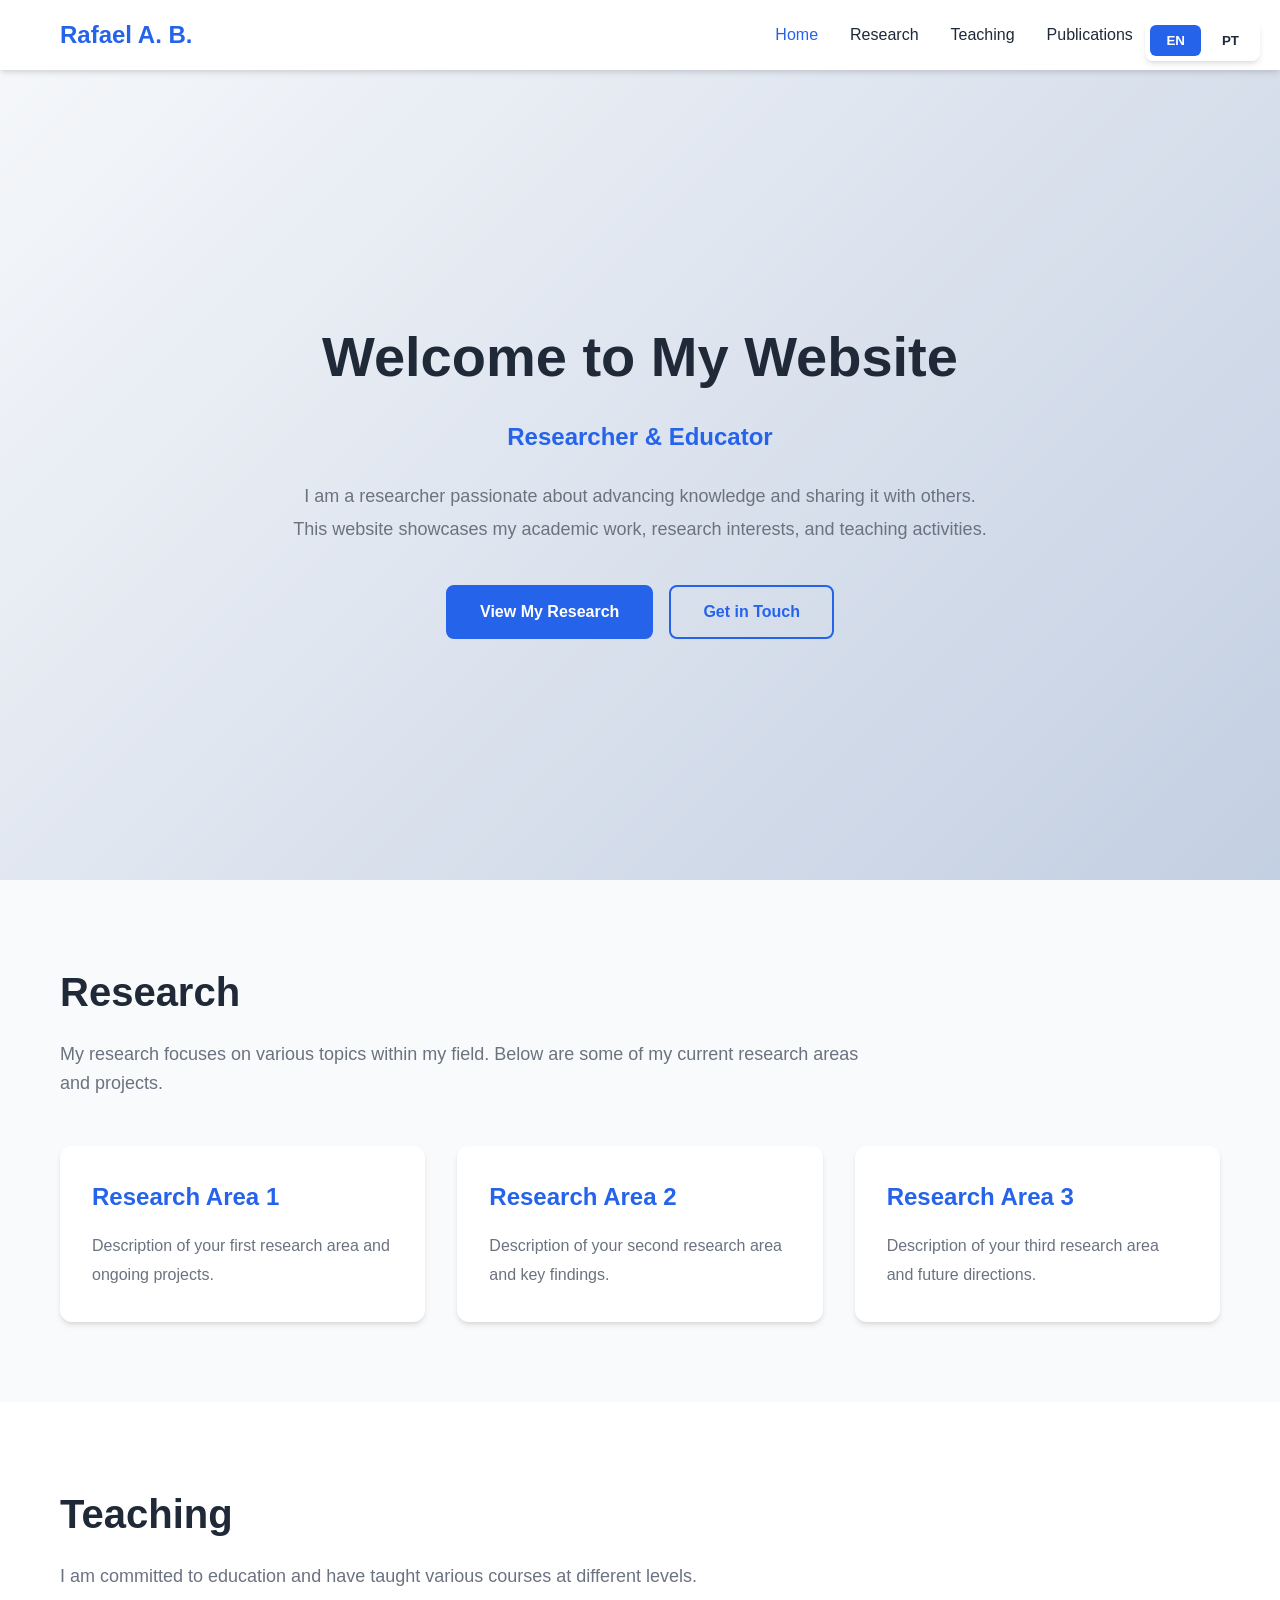
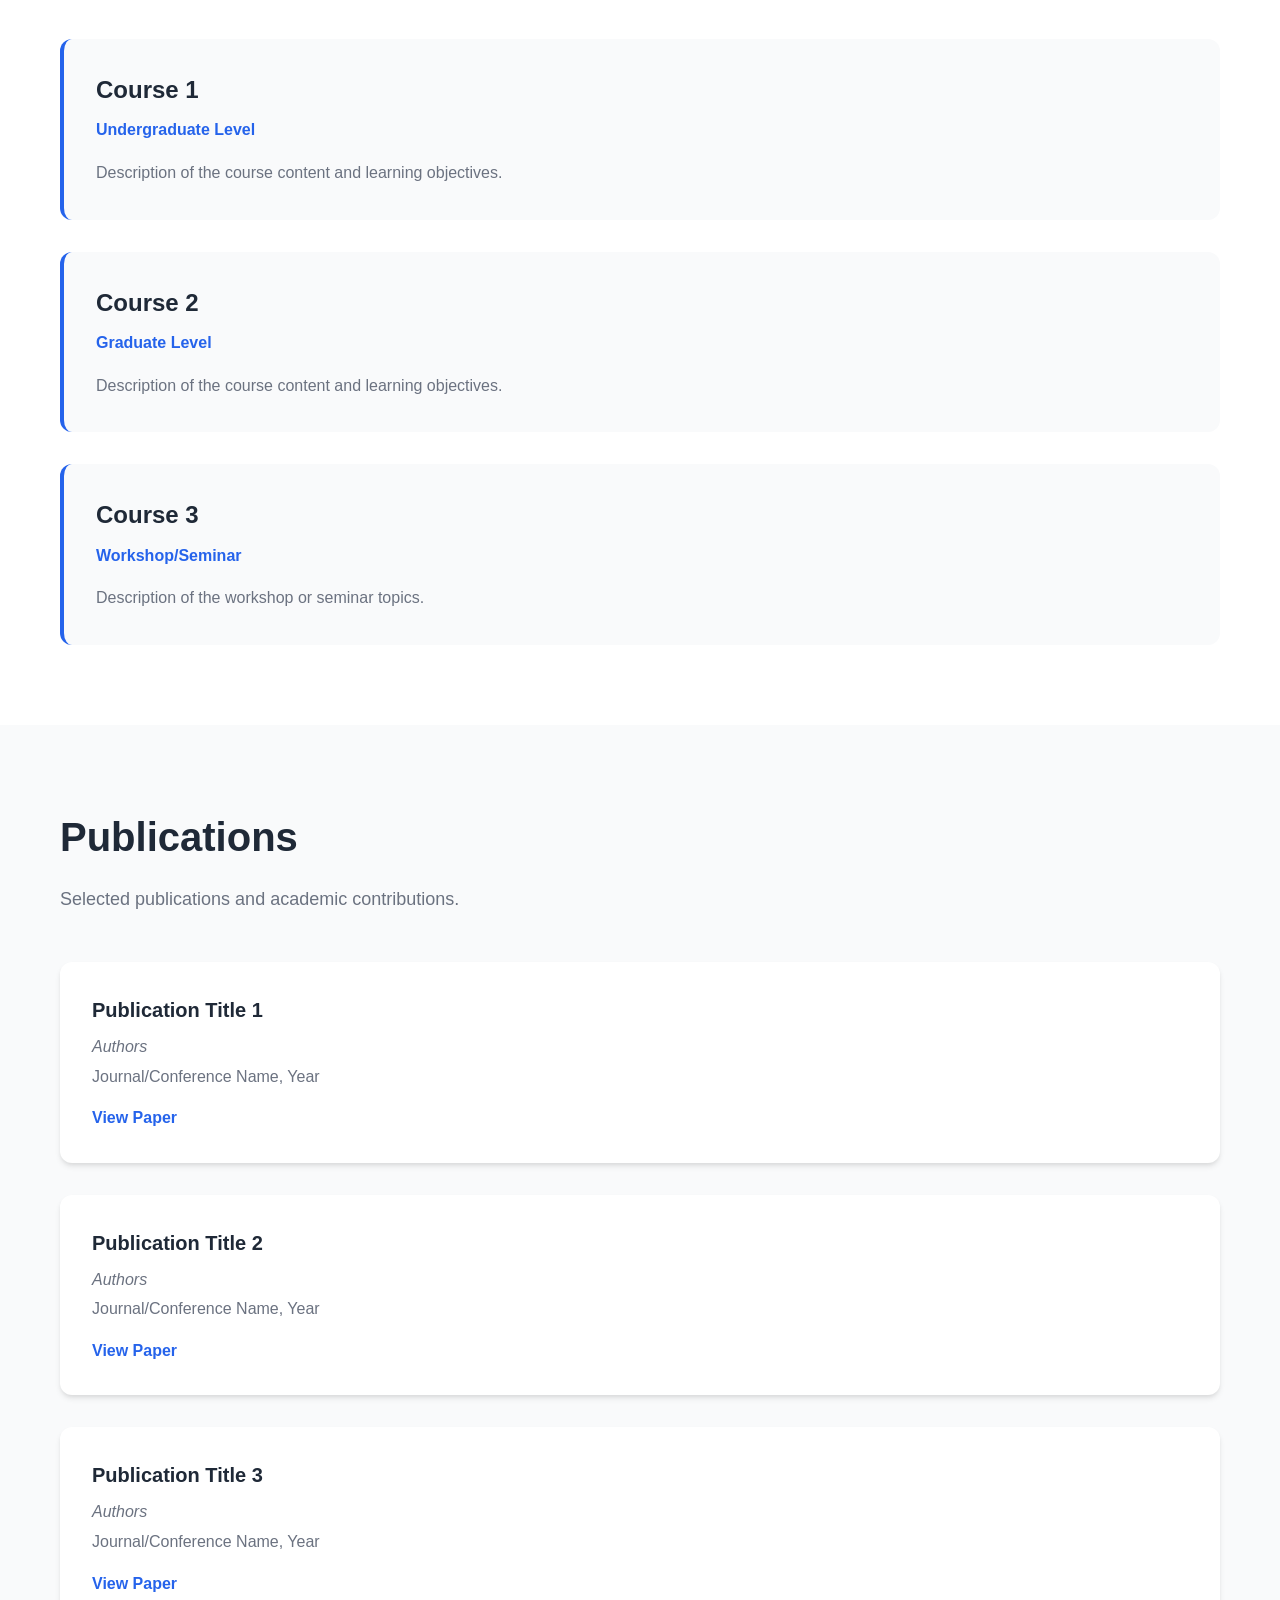
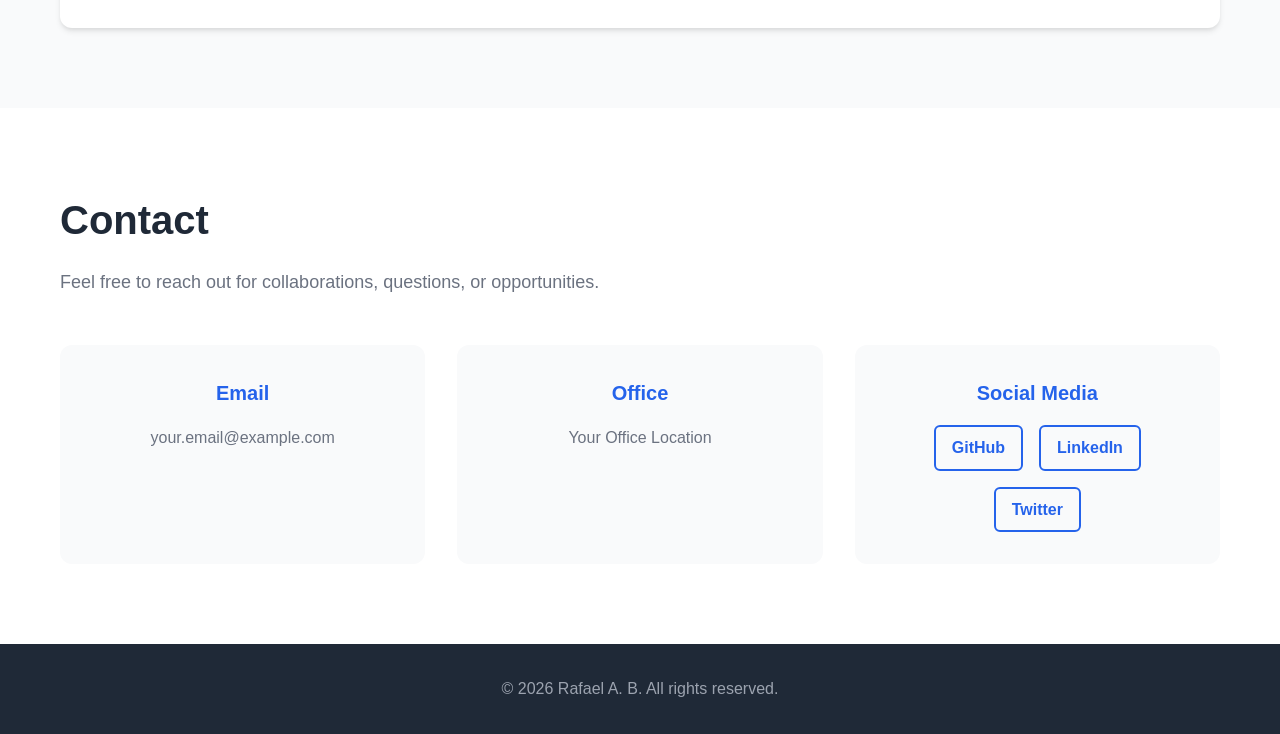
==== index.html @ 376c7d08 "Create multilingual personal website template" ====
<!DOCTYPE html>
<html lang="en">
<head>
    <meta charset="UTF-8">
    <meta name="viewport" content="width=device-width, initial-scale=1.0">
    <meta name="description" content="Personal website of Rafael A. B.">
    <title>Rafael A. B. | Personal Website</title>
    <link rel="stylesheet" href="styles.css">
</head>
<body>
    <!-- Language Switcher -->
    <div class="language-switcher">
        <button class="lang-btn active" data-lang="en">EN</button>
        <button class="lang-btn" data-lang="pt">PT</button>
    </div>

    <!-- Navigation -->
    <nav class="navbar">
        <div class="container">
            <div class="logo">
                <a href="#home" class="logo-link">Rafael A. B.</a>
            </div>
            <ul class="nav-menu">
                <li><a href="#home" class="nav-link" data-translate="nav_home">Home</a></li>
                <li><a href="#research" class="nav-link" data-translate="nav_research">Research</a></li>
                <li><a href="#teaching" class="nav-link" data-translate="nav_teaching">Teaching</a></li>
                <li><a href="#publications" class="nav-link" data-translate="nav_publications">Publications</a></li>
                <li><a href="#contact" class="nav-link" data-translate="nav_contact">Contact</a></li>
            </ul>
            <div class="hamburger">
                <span></span>
                <span></span>
                <span></span>
            </div>
        </div>
    </nav>

    <!-- Home Section -->
    <section id="home" class="section home-section">
        <div class="container">
            <div class="home-content">
                <h1 class="main-title" data-translate="home_title">Welcome to My Website</h1>
                <p class="subtitle" data-translate="home_subtitle">Researcher & Educator</p>
                <p class="description" data-translate="home_description">
                    I am a researcher passionate about advancing knowledge and sharing it with others. 
                    This website showcases my academic work, research interests, and teaching activities.
                </p>
                <div class="cta-buttons">
                    <a href="#research" class="btn btn-primary" data-translate="home_cta_research">View My Research</a>
                    <a href="#contact" class="btn btn-secondary" data-translate="home_cta_contact">Get in Touch</a>
                </div>
            </div>
        </div>
    </section>

    <!-- Research Section -->
    <section id="research" class="section research-section">
        <div class="container">
            <h2 class="section-title" data-translate="research_title">Research</h2>
            <p class="section-description" data-translate="research_description">
                My research focuses on various topics within my field. Below are some of my current research areas and projects.
            </p>
            
            <div class="research-grid">
                <div class="research-card">
                    <h3 data-translate="research_area1_title">Research Area 1</h3>
                    <p data-translate="research_area1_desc">Description of your first research area and ongoing projects.</p>
                </div>
                <div class="research-card">
                    <h3 data-translate="research_area2_title">Research Area 2</h3>
                    <p data-translate="research_area2_desc">Description of your second research area and key findings.</p>
                </div>
                <div class="research-card">
                    <h3 data-translate="research_area3_title">Research Area 3</h3>
                    <p data-translate="research_area3_desc">Description of your third research area and future directions.</p>
                </div>
            </div>
        </div>
    </section>

    <!-- Teaching Section -->
    <section id="teaching" class="section teaching-section">
        <div class="container">
            <h2 class="section-title" data-translate="teaching_title">Teaching</h2>
            <p class="section-description" data-translate="teaching_description">
                I am committed to education and have taught various courses at different levels.
            </p>
            
            <div class="teaching-list">
                <div class="teaching-item">
                    <h3 data-translate="teaching_course1_title">Course 1</h3>
                    <p class="course-level" data-translate="teaching_course1_level">Undergraduate Level</p>
                    <p data-translate="teaching_course1_desc">Description of the course content and learning objectives.</p>
                </div>
                <div class="teaching-item">
                    <h3 data-translate="teaching_course2_title">Course 2</h3>
                    <p class="course-level" data-translate="teaching_course2_level">Graduate Level</p>
                    <p data-translate="teaching_course2_desc">Description of the course content and learning objectives.</p>
                </div>
                <div class="teaching-item">
                    <h3 data-translate="teaching_course3_title">Course 3</h3>
                    <p class="course-level" data-translate="teaching_course3_level">Workshop/Seminar</p>
                    <p data-translate="teaching_course3_desc">Description of the workshop or seminar topics.</p>
                </div>
            </div>
        </div>
    </section>

    <!-- Publications Section -->
    <section id="publications" class="section publications-section">
        <div class="container">
            <h2 class="section-title" data-translate="publications_title">Publications</h2>
            <p class="section-description" data-translate="publications_description">
                Selected publications and academic contributions.
            </p>
            
            <div class="publications-list">
                <div class="publication-item">
                    <h3 data-translate="publication1_title">Publication Title 1</h3>
                    <p class="publication-authors" data-translate="publication1_authors">Authors</p>
                    <p class="publication-venue" data-translate="publication1_venue">Journal/Conference Name, Year</p>
                    <a href="#" class="publication-link" data-translate="publication_link">View Paper</a>
                </div>
                <div class="publication-item">
                    <h3 data-translate="publication2_title">Publication Title 2</h3>
                    <p class="publication-authors" data-translate="publication2_authors">Authors</p>
                    <p class="publication-venue" data-translate="publication2_venue">Journal/Conference Name, Year</p>
                    <a href="#" class="publication-link" data-translate="publication_link">View Paper</a>
                </div>
                <div class="publication-item">
                    <h3 data-translate="publication3_title">Publication Title 3</h3>
                    <p class="publication-authors" data-translate="publication3_authors">Authors</p>
                    <p class="publication-venue" data-translate="publication3_venue">Journal/Conference Name, Year</p>
                    <a href="#" class="publication-link" data-translate="publication_link">View Paper</a>
                </div>
            </div>
        </div>
    </section>

    <!-- Contact Section -->
    <section id="contact" class="section contact-section">
        <div class="container">
            <h2 class="section-title" data-translate="contact_title">Contact</h2>
            <p class="section-description" data-translate="contact_description">
                Feel free to reach out for collaborations, questions, or opportunities.
            </p>
            
            <div class="contact-info">
                <div class="contact-item">
                    <h3 data-translate="contact_email">Email</h3>
                    <p>your.email@example.com</p>
                </div>
                <div class="contact-item">
                    <h3 data-translate="contact_office">Office</h3>
                    <p data-translate="contact_office_location">Your Office Location</p>
                </div>
                <div class="contact-item">
                    <h3 data-translate="contact_social">Social Media</h3>
                    <div class="social-links">
                        <a href="#" class="social-link">GitHub</a>
                        <a href="#" class="social-link">LinkedIn</a>
                        <a href="#" class="social-link">Twitter</a>
                    </div>
                </div>
            </div>
        </div>
    </section>

    <!-- Footer -->
    <footer class="footer">
        <div class="container">
            <p>&copy; <span id="year"></span> Rafael A. B. <span data-translate="footer_rights">All rights reserved.</span></p>
        </div>
    </footer>

    <script src="script.js"></script>
</body>
</html>
---- styles.css ----
/* Reset and Base Styles */
* {
    margin: 0;
    padding: 0;
    box-sizing: border-box;
}

:root {
    --primary-color: #2563eb;
    --secondary-color: #1e40af;
    --text-color: #1f2937;
    --text-light: #6b7280;
    --bg-color: #ffffff;
    --bg-light: #f9fafb;
    --border-color: #e5e7eb;
    --shadow: 0 4px 6px -1px rgba(0, 0, 0, 0.1), 0 2px 4px -1px rgba(0, 0, 0, 0.06);
    --shadow-lg: 0 10px 15px -3px rgba(0, 0, 0, 0.1), 0 4px 6px -2px rgba(0, 0, 0, 0.05);
}

html {
    scroll-behavior: smooth;
}

body {
    font-family: -apple-system, BlinkMacSystemFont, 'Segoe UI', 'Roboto', 'Oxygen', 'Ubuntu', 'Cantarell', 'Fira Sans', 'Droid Sans', 'Helvetica Neue', sans-serif;
    line-height: 1.6;
    color: var(--text-color);
    background-color: var(--bg-color);
}

.container {
    max-width: 1200px;
    margin: 0 auto;
    padding: 0 20px;
}

/* Language Switcher */
.language-switcher {
    position: fixed;
    top: 20px;
    right: 20px;
    z-index: 1000;
    display: flex;
    gap: 5px;
    background: white;
    padding: 5px;
    border-radius: 8px;
    box-shadow: var(--shadow);
}

.lang-btn {
    padding: 8px 16px;
    border: none;
    background: transparent;
    color: var(--text-color);
    cursor: pointer;
    border-radius: 6px;
    font-weight: 600;
    transition: all 0.3s ease;
}

.lang-btn:hover {
    background: var(--bg-light);
}

.lang-btn.active {
    background: var(--primary-color);
    color: white;
}

/* Navigation */
.navbar {
    background: white;
    box-shadow: var(--shadow);
    position: sticky;
    top: 0;
    z-index: 999;
    padding: 1rem 0;
}

.navbar .container {
    display: flex;
    justify-content: space-between;
    align-items: center;
}

.logo-link {
    font-size: 1.5rem;
    font-weight: bold;
    color: var(--primary-color);
    text-decoration: none;
}

.nav-menu {
    display: flex;
    list-style: none;
    gap: 2rem;
}

.nav-link {
    color: var(--text-color);
    text-decoration: none;
    font-weight: 500;
    transition: color 0.3s ease;
}

.nav-link:hover {
    color: var(--primary-color);
}

.hamburger {
    display: none;
    flex-direction: column;
    cursor: pointer;
    gap: 4px;
}

.hamburger span {
    width: 25px;
    height: 3px;
    background: var(--text-color);
    border-radius: 3px;
    transition: all 0.3s ease;
}

/* Sections */
.section {
    padding: 80px 0;
}

.section-title {
    font-size: 2.5rem;
    margin-bottom: 1rem;
    color: var(--text-color);
}

.section-description {
    font-size: 1.125rem;
    color: var(--text-light);
    margin-bottom: 3rem;
    max-width: 800px;
}

/* Home Section */
.home-section {
    min-height: 90vh;
    display: flex;
    align-items: center;
    background: linear-gradient(135deg, #f5f7fa 0%, #c3cfe2 100%);
}

.home-content {
    text-align: center;
}

.main-title {
    font-size: 3.5rem;
    font-weight: bold;
    margin-bottom: 1rem;
    color: var(--text-color);
}

.subtitle {
    font-size: 1.5rem;
    color: var(--primary-color);
    font-weight: 600;
    margin-bottom: 1.5rem;
}

.description {
    font-size: 1.125rem;
    color: var(--text-light);
    max-width: 700px;
    margin: 0 auto 2.5rem;
    line-height: 1.8;
}

.cta-buttons {
    display: flex;
    gap: 1rem;
    justify-content: center;
    flex-wrap: wrap;
}

.btn {
    padding: 12px 32px;
    border-radius: 8px;
    text-decoration: none;
    font-weight: 600;
    transition: all 0.3s ease;
    display: inline-block;
}

.btn-primary {
    background: var(--primary-color);
    color: white;
    border: 2px solid var(--primary-color);
}

.btn-primary:hover {
    background: var(--secondary-color);
    border-color: var(--secondary-color);
    transform: translateY(-2px);
    box-shadow: var(--shadow-lg);
}

.btn-secondary {
    background: transparent;
    color: var(--primary-color);
    border: 2px solid var(--primary-color);
}

.btn-secondary:hover {
    background: var(--primary-color);
    color: white;
    transform: translateY(-2px);
    box-shadow: var(--shadow-lg);
}

/* Research Section */
.research-section {
    background: var(--bg-light);
}

.research-grid {
    display: grid;
    grid-template-columns: repeat(auto-fit, minmax(300px, 1fr));
    gap: 2rem;
}

.research-card {
    background: white;
    padding: 2rem;
    border-radius: 12px;
    box-shadow: var(--shadow);
    transition: transform 0.3s ease, box-shadow 0.3s ease;
}

.research-card:hover {
    transform: translateY(-5px);
    box-shadow: var(--shadow-lg);
}

.research-card h3 {
    color: var(--primary-color);
    margin-bottom: 1rem;
    font-size: 1.5rem;
}

.research-card p {
    color: var(--text-light);
    line-height: 1.8;
}

/* Teaching Section */
.teaching-section {
    background: white;
}

.teaching-list {
    display: flex;
    flex-direction: column;
    gap: 2rem;
}

.teaching-item {
    background: var(--bg-light);
    padding: 2rem;
    border-radius: 12px;
    border-left: 4px solid var(--primary-color);
    transition: all 0.3s ease;
}

.teaching-item:hover {
    box-shadow: var(--shadow-lg);
    transform: translateX(5px);
}

.teaching-item h3 {
    color: var(--text-color);
    margin-bottom: 0.5rem;
    font-size: 1.5rem;
}

.course-level {
    color: var(--primary-color);
    font-weight: 600;
    margin-bottom: 1rem;
}

.teaching-item p:last-child {
    color: var(--text-light);
    line-height: 1.8;
}

/* Publications Section */
.publications-section {
    background: var(--bg-light);
}

.publications-list {
    display: flex;
    flex-direction: column;
    gap: 2rem;
}

.publication-item {
    background: white;
    padding: 2rem;
    border-radius: 12px;
    box-shadow: var(--shadow);
    transition: all 0.3s ease;
}

.publication-item:hover {
    box-shadow: var(--shadow-lg);
}

.publication-item h3 {
    color: var(--text-color);
    margin-bottom: 0.5rem;
    font-size: 1.25rem;
}

.publication-authors {
    color: var(--text-light);
    font-style: italic;
    margin-bottom: 0.25rem;
}

.publication-venue {
    color: var(--text-light);
    margin-bottom: 1rem;
}

.publication-link {
    color: var(--primary-color);
    text-decoration: none;
    font-weight: 600;
}

.publication-link:hover {
    text-decoration: underline;
}

/* Contact Section */
.contact-section {
    background: white;
}

.contact-info {
    display: grid;
    grid-template-columns: repeat(auto-fit, minmax(250px, 1fr));
    gap: 2rem;
}

.contact-item {
    background: var(--bg-light);
    padding: 2rem;
    border-radius: 12px;
    text-align: center;
}

.contact-item h3 {
    color: var(--primary-color);
    margin-bottom: 1rem;
    font-size: 1.25rem;
}

.contact-item p {
    color: var(--text-light);
}

.social-links {
    display: flex;
    gap: 1rem;
    justify-content: center;
    flex-wrap: wrap;
}

.social-link {
    color: var(--primary-color);
    text-decoration: none;
    font-weight: 600;
    padding: 0.5rem 1rem;
    border: 2px solid var(--primary-color);
    border-radius: 6px;
    transition: all 0.3s ease;
}

.social-link:hover {
    background: var(--primary-color);
    color: white;
}

/* Footer */
.footer {
    background: var(--text-color);
    color: white;
    padding: 2rem 0;
    text-align: center;
}

.footer p {
    color: #9ca3af;
}

/* Responsive Design */
@media (max-width: 768px) {
    .hamburger {
        display: flex;
    }

    .nav-menu {
        position: fixed;
        left: -100%;
        top: 70px;
        flex-direction: column;
        background: white;
        width: 100%;
        text-align: center;
        transition: 0.3s;
        box-shadow: var(--shadow-lg);
        padding: 2rem 0;
    }

    .nav-menu.active {
        left: 0;
    }

    .main-title {
        font-size: 2.5rem;
    }

    .subtitle {
        font-size: 1.25rem;
    }

    .section-title {
        font-size: 2rem;
    }

    .cta-buttons {
        flex-direction: column;
        align-items: center;
    }

    .btn {
        width: 100%;
        max-width: 300px;
    }

    .language-switcher {
        top: 10px;
        right: 10px;
    }
}

@media (max-width: 480px) {
    .main-title {
        font-size: 2rem;
    }

    .section {
        padding: 60px 0;
    }
}
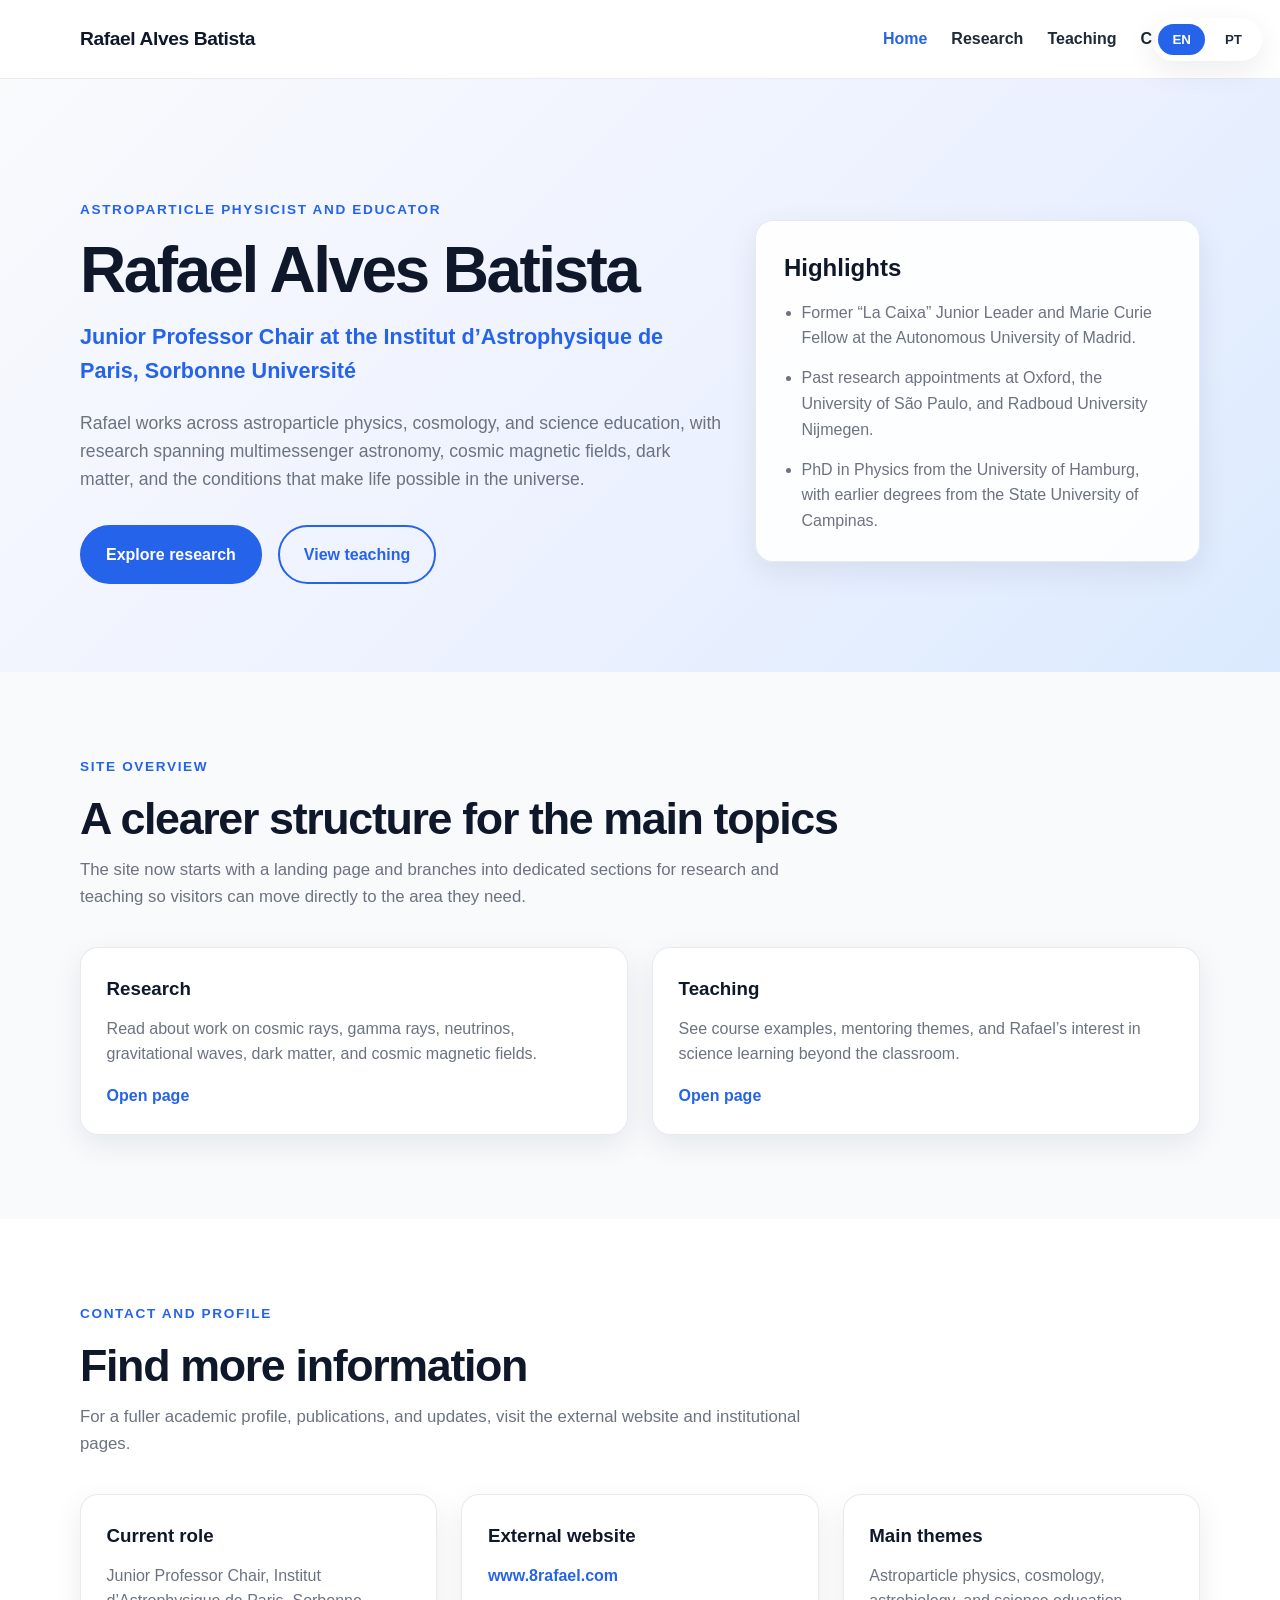
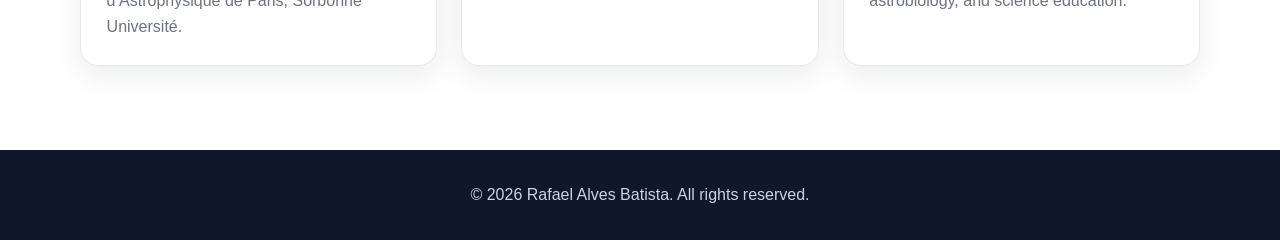
==== commit 5989f62d: "Restructure website into dedicated pages" ====
--- a/index.html
+++ b/index.html
@@ -3,31 +3,28 @@
 <head>
     <meta charset="UTF-8">
     <meta name="viewport" content="width=device-width, initial-scale=1.0">
-    <meta name="description" content="Personal website of Rafael A. B.">
-    <title>Rafael A. B. | Personal Website</title>
+    <meta name="description" content="Personal website of Rafael Alves Batista.">
+    <title>Rafael Alves Batista | Landing Page</title>
     <link rel="stylesheet" href="styles.css">
 </head>
-<body>
-    <!-- Language Switcher -->
+<body data-page="home">
     <div class="language-switcher">
         <button class="lang-btn active" data-lang="en">EN</button>
         <button class="lang-btn" data-lang="pt">PT</button>
     </div>
 
-    <!-- Navigation -->
     <nav class="navbar">
         <div class="container">
             <div class="logo">
-                <a href="#home" class="logo-link">Rafael A. B.</a>
+                <a href="index.html" class="logo-link">Rafael Alves Batista</a>
             </div>
             <ul class="nav-menu">
-                <li><a href="#home" class="nav-link" data-translate="nav_home">Home</a></li>
-                <li><a href="#research" class="nav-link" data-translate="nav_research">Research</a></li>
-                <li><a href="#teaching" class="nav-link" data-translate="nav_teaching">Teaching</a></li>
-                <li><a href="#publications" class="nav-link" data-translate="nav_publications">Publications</a></li>
+                <li><a href="index.html" class="nav-link" data-nav="home" data-translate="nav_home">Home</a></li>
+                <li><a href="research.html" class="nav-link" data-nav="research" data-translate="nav_research">Research</a></li>
+                <li><a href="teaching.html" class="nav-link" data-nav="teaching" data-translate="nav_teaching">Teaching</a></li>
                 <li><a href="#contact" class="nav-link" data-translate="nav_contact">Contact</a></li>
             </ul>
-            <div class="hamburger">
+            <div class="hamburger" aria-label="Toggle navigation" aria-expanded="false">
                 <span></span>
                 <span></span>
                 <span></span>
@@ -35,141 +32,80 @@
         </div>
     </nav>
 
-    <!-- Home Section -->
-    <section id="home" class="section home-section">
-        <div class="container">
-            <div class="home-content">
-                <h1 class="main-title" data-translate="home_title">Welcome to My Website</h1>
-                <p class="subtitle" data-translate="home_subtitle">Researcher & Educator</p>
-                <p class="description" data-translate="home_description">
-                    I am a researcher passionate about advancing knowledge and sharing it with others. 
-                    This website showcases my academic work, research interests, and teaching activities.
-                </p>
-                <div class="cta-buttons">
-                    <a href="#research" class="btn btn-primary" data-translate="home_cta_research">View My Research</a>
-                    <a href="#contact" class="btn btn-secondary" data-translate="home_cta_contact">Get in Touch</a>
+    <main>
+        <section class="hero hero-home">
+            <div class="container hero-layout">
+                <div class="hero-copy">
+                    <p class="eyebrow" data-translate="home_eyebrow">Astroparticle physicist and educator</p>
+                    <h1 class="main-title" data-translate="home_title">Rafael Alves Batista</h1>
+                    <p class="subtitle" data-translate="home_subtitle">Junior Professor Chair at the Institut d’Astrophysique de Paris, Sorbonne Université</p>
+                    <p class="description" data-translate="home_description">Rafael works across astroparticle physics, cosmology, and science education, with research spanning multimessenger astronomy, cosmic magnetic fields, dark matter, and the conditions that make life possible in the universe.</p>
+                    <div class="cta-buttons">
+                        <a href="research.html" class="btn btn-primary" data-translate="home_cta_research">Explore research</a>
+                        <a href="teaching.html" class="btn btn-secondary" data-translate="home_cta_teaching">View teaching</a>
+                    </div>
+                </div>
+                <aside class="highlight-panel">
+                    <h2 data-translate="highlights_title">Highlights</h2>
+                    <ul class="highlight-list">
+                        <li data-translate="highlight_1">Former “La Caixa” Junior Leader and Marie Curie Fellow at the Autonomous University of Madrid.</li>
+                        <li data-translate="highlight_2">Past research appointments at Oxford, the University of São Paulo, and Radboud University Nijmegen.</li>
+                        <li data-translate="highlight_3">PhD in Physics from the University of Hamburg, with earlier degrees from the State University of Campinas.</li>
+                    </ul>
+                </aside>
+            </div>
+        </section>
+
+        <section class="section section-alt">
+            <div class="container">
+                <div class="section-header">
+                    <p class="eyebrow" data-translate="overview_eyebrow">Site overview</p>
+                    <h2 class="section-title" data-translate="overview_title">A clearer structure for the main topics</h2>
+                    <p class="section-description" data-translate="overview_description">The site now starts with a landing page and branches into dedicated sections for research and teaching so visitors can move directly to the area they need.</p>
+                </div>
+                <div class="link-card-grid">
+                    <a class="link-card" href="research.html">
+                        <h3 data-translate="overview_card_research_title">Research</h3>
+                        <p data-translate="overview_card_research_desc">Read about work on cosmic rays, gamma rays, neutrinos, gravitational waves, dark matter, and cosmic magnetic fields.</p>
+                        <span class="link-card-action" data-translate="overview_card_action">Open page</span>
+                    </a>
+                    <a class="link-card" href="teaching.html">
+                        <h3 data-translate="overview_card_teaching_title">Teaching</h3>
+                        <p data-translate="overview_card_teaching_desc">See course examples, mentoring themes, and Rafael’s interest in science learning beyond the classroom.</p>
+                        <span class="link-card-action" data-translate="overview_card_action">Open page</span>
+                    </a>
                 </div>
             </div>
-        </div>
-    </section>
+        </section>
 
-    <!-- Research Section -->
-    <section id="research" class="section research-section">
-        <div class="container">
-            <h2 class="section-title" data-translate="research_title">Research</h2>
-            <p class="section-description" data-translate="research_description">
-                My research focuses on various topics within my field. Below are some of my current research areas and projects.
-            </p>
-            
-            <div class="research-grid">
-                <div class="research-card">
-                    <h3 data-translate="research_area1_title">Research Area 1</h3>
-                    <p data-translate="research_area1_desc">Description of your first research area and ongoing projects.</p>
+        <section id="contact" class="section">
+            <div class="container">
+                <div class="section-header">
+                    <p class="eyebrow" data-translate="contact_eyebrow">Contact and profile</p>
+                    <h2 class="section-title" data-translate="contact_title">Find more information</h2>
+                    <p class="section-description" data-translate="contact_description">For a fuller academic profile, publications, and updates, visit the external website and institutional pages.</p>
                 </div>
-                <div class="research-card">
-                    <h3 data-translate="research_area2_title">Research Area 2</h3>
-                    <p data-translate="research_area2_desc">Description of your second research area and key findings.</p>
-                </div>
-                <div class="research-card">
-                    <h3 data-translate="research_area3_title">Research Area 3</h3>
-                    <p data-translate="research_area3_desc">Description of your third research area and future directions.</p>
-                </div>
-            </div>
-        </div>
-    </section>
-
-    <!-- Teaching Section -->
-    <section id="teaching" class="section teaching-section">
-        <div class="container">
-            <h2 class="section-title" data-translate="teaching_title">Teaching</h2>
-            <p class="section-description" data-translate="teaching_description">
-                I am committed to education and have taught various courses at different levels.
-            </p>
-            
-            <div class="teaching-list">
-                <div class="teaching-item">
-                    <h3 data-translate="teaching_course1_title">Course 1</h3>
-                    <p class="course-level" data-translate="teaching_course1_level">Undergraduate Level</p>
-                    <p data-translate="teaching_course1_desc">Description of the course content and learning objectives.</p>
-                </div>
-                <div class="teaching-item">
-                    <h3 data-translate="teaching_course2_title">Course 2</h3>
-                    <p class="course-level" data-translate="teaching_course2_level">Graduate Level</p>
-                    <p data-translate="teaching_course2_desc">Description of the course content and learning objectives.</p>
-                </div>
-                <div class="teaching-item">
-                    <h3 data-translate="teaching_course3_title">Course 3</h3>
-                    <p class="course-level" data-translate="teaching_course3_level">Workshop/Seminar</p>
-                    <p data-translate="teaching_course3_desc">Description of the workshop or seminar topics.</p>
-                </div>
-            </div>
-        </div>
-    </section>
-
-    <!-- Publications Section -->
-    <section id="publications" class="section publications-section">
-        <div class="container">
-            <h2 class="section-title" data-translate="publications_title">Publications</h2>
-            <p class="section-description" data-translate="publications_description">
-                Selected publications and academic contributions.
-            </p>
-            
-            <div class="publications-list">
-                <div class="publication-item">
-                    <h3 data-translate="publication1_title">Publication Title 1</h3>
-                    <p class="publication-authors" data-translate="publication1_authors">Authors</p>
-                    <p class="publication-venue" data-translate="publication1_venue">Journal/Conference Name, Year</p>
-                    <a href="#" class="publication-link" data-translate="publication_link">View Paper</a>
-                </div>
-                <div class="publication-item">
-                    <h3 data-translate="publication2_title">Publication Title 2</h3>
-                    <p class="publication-authors" data-translate="publication2_authors">Authors</p>
-                    <p class="publication-venue" data-translate="publication2_venue">Journal/Conference Name, Year</p>
-                    <a href="#" class="publication-link" data-translate="publication_link">View Paper</a>
-                </div>
-                <div class="publication-item">
-                    <h3 data-translate="publication3_title">Publication Title 3</h3>
-                    <p class="publication-authors" data-translate="publication3_authors">Authors</p>
-                    <p class="publication-venue" data-translate="publication3_venue">Journal/Conference Name, Year</p>
-                    <a href="#" class="publication-link" data-translate="publication_link">View Paper</a>
-                </div>
-            </div>
-        </div>
-    </section>
-
-    <!-- Contact Section -->
-    <section id="contact" class="section contact-section">
-        <div class="container">
-            <h2 class="section-title" data-translate="contact_title">Contact</h2>
-            <p class="section-description" data-translate="contact_description">
-                Feel free to reach out for collaborations, questions, or opportunities.
-            </p>
-            
-            <div class="contact-info">
-                <div class="contact-item">
-                    <h3 data-translate="contact_email">Email</h3>
-                    <p>your.email@example.com</p>
-                </div>
-                <div class="contact-item">
-                    <h3 data-translate="contact_office">Office</h3>
-                    <p data-translate="contact_office_location">Your Office Location</p>
-                </div>
-                <div class="contact-item">
-                    <h3 data-translate="contact_social">Social Media</h3>
-                    <div class="social-links">
-                        <a href="#" class="social-link">GitHub</a>
-                        <a href="#" class="social-link">LinkedIn</a>
-                        <a href="#" class="social-link">Twitter</a>
+                <div class="contact-grid">
+                    <div class="info-card">
+                        <h3 data-translate="contact_current_role_title">Current role</h3>
+                        <p data-translate="contact_current_role_desc">Junior Professor Chair, Institut d’Astrophysique de Paris, Sorbonne Université.</p>
+                    </div>
+                    <div class="info-card">
+                        <h3 data-translate="contact_external_title">External website</h3>
+                        <p><a href="https://www.8rafael.com/" class="inline-link">www.8rafael.com</a></p>
+                    </div>
+                    <div class="info-card">
+                        <h3 data-translate="contact_topics_title">Main themes</h3>
+                        <p data-translate="contact_topics_desc">Astroparticle physics, cosmology, astrobiology, and science education.</p>
                     </div>
                 </div>
             </div>
-        </div>
-    </section>
+        </section>
+    </main>
 
-    <!-- Footer -->
     <footer class="footer">
         <div class="container">
-            <p>&copy; <span id="year"></span> Rafael A. B. <span data-translate="footer_rights">All rights reserved.</span></p>
+            <p>&copy; <span id="year"></span> Rafael Alves Batista. <span data-translate="footer_rights">All rights reserved.</span></p>
         </div>
     </footer>
 
--- a/styles.css
+++ b/styles.css
@@ -1,467 +1,447 @@
-/* Reset and Base Styles */
+:root {
+    --primary-color: #2563eb;
+    --secondary-color: #1d4ed8;
+    --accent-color: #0f172a;
+    --text-color: #1f2937;
+    --text-light: #6b7280;
+    --bg-color: #ffffff;
+    --bg-light: #f8fafc;
+    --bg-alt: #eef2ff;
+    --border-color: #e5e7eb;
+    --shadow: 0 10px 30px rgba(15, 23, 42, 0.08);
+    --shadow-lg: 0 16px 40px rgba(15, 23, 42, 0.12);
+    --radius: 18px;
+}
+
 * {
     margin: 0;
     padding: 0;
     box-sizing: border-box;
 }
 
-:root {
-    --primary-color: #2563eb;
-    --secondary-color: #1e40af;
-    --text-color: #1f2937;
-    --text-light: #6b7280;
-    --bg-color: #ffffff;
-    --bg-light: #f9fafb;
-    --border-color: #e5e7eb;
-    --shadow: 0 4px 6px -1px rgba(0, 0, 0, 0.1), 0 2px 4px -1px rgba(0, 0, 0, 0.06);
-    --shadow-lg: 0 10px 15px -3px rgba(0, 0, 0, 0.1), 0 4px 6px -2px rgba(0, 0, 0, 0.05);
-}
-
 html {
     scroll-behavior: smooth;
 }
 
 body {
-    font-family: -apple-system, BlinkMacSystemFont, 'Segoe UI', 'Roboto', 'Oxygen', 'Ubuntu', 'Cantarell', 'Fira Sans', 'Droid Sans', 'Helvetica Neue', sans-serif;
+    font-family: -apple-system, BlinkMacSystemFont, 'Segoe UI', 'Roboto', 'Oxygen', 'Ubuntu', 'Cantarell', 'Helvetica Neue', sans-serif;
     line-height: 1.6;
     color: var(--text-color);
-    background-color: var(--bg-color);
+    background: var(--bg-color);
+}
+
+main {
+    min-height: calc(100vh - 180px);
 }
 
 .container {
-    max-width: 1200px;
+    width: min(1120px, calc(100% - 40px));
     margin: 0 auto;
-    padding: 0 20px;
-}
-
-/* Language Switcher */
+}
+
 .language-switcher {
     position: fixed;
-    top: 20px;
-    right: 20px;
-    z-index: 1000;
+    top: 18px;
+    right: 18px;
+    z-index: 1001;
     display: flex;
-    gap: 5px;
-    background: white;
-    padding: 5px;
-    border-radius: 8px;
+    gap: 6px;
+    padding: 6px;
+    border-radius: 999px;
+    background: rgba(255, 255, 255, 0.92);
+    backdrop-filter: blur(10px);
     box-shadow: var(--shadow);
 }
 
 .lang-btn {
-    padding: 8px 16px;
     border: none;
     background: transparent;
     color: var(--text-color);
+    padding: 8px 14px;
+    border-radius: 999px;
     cursor: pointer;
-    border-radius: 6px;
-    font-weight: 600;
-    transition: all 0.3s ease;
-}
-
-.lang-btn:hover {
+    font-weight: 700;
+    transition: background 0.2s ease, color 0.2s ease;
+}
+
+.lang-btn:hover,
+.lang-btn:focus-visible {
     background: var(--bg-light);
+    outline: none;
 }
 
 .lang-btn.active {
     background: var(--primary-color);
-    color: white;
-}
-
-/* Navigation */
+    color: #fff;
+}
+
 .navbar {
-    background: white;
-    box-shadow: var(--shadow);
     position: sticky;
     top: 0;
     z-index: 999;
-    padding: 1rem 0;
+    background: rgba(255, 255, 255, 0.95);
+    backdrop-filter: blur(10px);
+    border-bottom: 1px solid rgba(229, 231, 235, 0.8);
 }
 
 .navbar .container {
     display: flex;
+    align-items: center;
     justify-content: space-between;
+    min-height: 78px;
+}
+
+.logo-link {
+    color: var(--accent-color);
+    text-decoration: none;
+    font-weight: 800;
+    font-size: 1.2rem;
+    letter-spacing: -0.02em;
+}
+
+.nav-menu {
+    list-style: none;
+    display: flex;
     align-items: center;
-}
-
-.logo-link {
-    font-size: 1.5rem;
-    font-weight: bold;
-    color: var(--primary-color);
+    gap: 1.5rem;
+}
+
+.nav-link {
     text-decoration: none;
-}
-
-.nav-menu {
-    display: flex;
-    list-style: none;
-    gap: 2rem;
-}
-
-.nav-link {
     color: var(--text-color);
-    text-decoration: none;
-    font-weight: 500;
-    transition: color 0.3s ease;
-}
-
-.nav-link:hover {
+    font-weight: 600;
+    transition: color 0.2s ease;
+}
+
+.nav-link:hover,
+.nav-link[aria-current="page"] {
     color: var(--primary-color);
 }
 
 .hamburger {
     display: none;
     flex-direction: column;
+    gap: 5px;
     cursor: pointer;
-    gap: 4px;
 }
 
 .hamburger span {
-    width: 25px;
+    width: 24px;
     height: 3px;
-    background: var(--text-color);
-    border-radius: 3px;
-    transition: all 0.3s ease;
-}
-
-/* Sections */
-.section {
-    padding: 80px 0;
-}
-
-.section-title {
-    font-size: 2.5rem;
+    border-radius: 999px;
+    background: var(--accent-color);
+    transition: transform 0.2s ease, opacity 0.2s ease;
+}
+
+.hero {
+    padding: 120px 0 88px;
+    background: linear-gradient(135deg, #f8fafc 0%, #eef2ff 52%, #dbeafe 100%);
+}
+
+.hero-inner {
+    padding-bottom: 68px;
+}
+
+.hero-layout {
+    display: grid;
+    grid-template-columns: minmax(0, 1.3fr) minmax(280px, 0.9fr);
+    gap: 2rem;
+    align-items: center;
+}
+
+.hero-copy {
+    max-width: 760px;
+}
+
+.narrow-copy {
+    max-width: 760px;
+}
+
+.eyebrow {
+    font-size: 0.85rem;
+    letter-spacing: 0.12em;
+    text-transform: uppercase;
+    color: var(--primary-color);
+    font-weight: 800;
     margin-bottom: 1rem;
-    color: var(--text-color);
-}
-
-.section-description {
-    font-size: 1.125rem;
+}
+
+.main-title {
+    font-size: clamp(2.6rem, 5vw, 4.4rem);
+    line-height: 1.05;
+    letter-spacing: -0.04em;
+    color: var(--accent-color);
+    margin-bottom: 1rem;
+}
+
+.subtitle {
+    font-size: clamp(1.1rem, 2vw, 1.35rem);
+    font-weight: 600;
+    color: var(--primary-color);
+    margin-bottom: 1.25rem;
+}
+
+.description,
+.section-description,
+.timeline-item p,
+.feature-card p,
+.info-card p,
+.highlight-list li,
+.link-card p {
     color: var(--text-light);
-    margin-bottom: 3rem;
-    max-width: 800px;
-}
-
-/* Home Section */
-.home-section {
-    min-height: 90vh;
-    display: flex;
-    align-items: center;
-    background: linear-gradient(135deg, #f5f7fa 0%, #c3cfe2 100%);
-}
-
-.home-content {
-    text-align: center;
-}
-
-.main-title {
-    font-size: 3.5rem;
-    font-weight: bold;
-    margin-bottom: 1rem;
-    color: var(--text-color);
-}
-
-.subtitle {
-    font-size: 1.5rem;
-    color: var(--primary-color);
-    font-weight: 600;
-    margin-bottom: 1.5rem;
 }
 
 .description {
-    font-size: 1.125rem;
-    color: var(--text-light);
-    max-width: 700px;
-    margin: 0 auto 2.5rem;
-    line-height: 1.8;
+    font-size: 1.1rem;
+    max-width: 720px;
 }
 
 .cta-buttons {
     display: flex;
+    flex-wrap: wrap;
     gap: 1rem;
+    margin-top: 2rem;
+}
+
+.btn {
+    display: inline-flex;
+    align-items: center;
     justify-content: center;
-    flex-wrap: wrap;
-}
-
-.btn {
-    padding: 12px 32px;
-    border-radius: 8px;
     text-decoration: none;
-    font-weight: 600;
-    transition: all 0.3s ease;
-    display: inline-block;
+    font-weight: 700;
+    padding: 0.9rem 1.5rem;
+    border-radius: 999px;
+    border: 2px solid transparent;
+    transition: transform 0.2s ease, box-shadow 0.2s ease, background 0.2s ease, color 0.2s ease;
+}
+
+.btn:hover {
+    transform: translateY(-2px);
+    box-shadow: var(--shadow);
 }
 
 .btn-primary {
     background: var(--primary-color);
-    color: white;
-    border: 2px solid var(--primary-color);
+    border-color: var(--primary-color);
+    color: #fff;
 }
 
 .btn-primary:hover {
     background: var(--secondary-color);
     border-color: var(--secondary-color);
-    transform: translateY(-2px);
-    box-shadow: var(--shadow-lg);
 }
 
 .btn-secondary {
     background: transparent;
-    color: var(--primary-color);
-    border: 2px solid var(--primary-color);
+    border-color: var(--primary-color);
+    color: var(--primary-color);
 }
 
 .btn-secondary:hover {
     background: var(--primary-color);
-    color: white;
-    transform: translateY(-2px);
+    color: #fff;
+}
+
+.highlight-panel,
+.info-card,
+.feature-card,
+.timeline-item,
+.link-card {
+    background: rgba(255, 255, 255, 0.9);
+    border: 1px solid rgba(229, 231, 235, 0.9);
+    border-radius: var(--radius);
+    box-shadow: var(--shadow);
+}
+
+.highlight-panel {
+    padding: 1.75rem;
+}
+
+.highlight-panel h2,
+.feature-card h3,
+.timeline-item h3,
+.info-card h3,
+.link-card h3 {
+    color: var(--accent-color);
+    margin-bottom: 0.75rem;
+}
+
+.highlight-list {
+    padding-left: 1.1rem;
+    display: grid;
+    gap: 0.9rem;
+}
+
+.section {
+    padding: 84px 0;
+}
+
+.section-alt {
+    background: var(--bg-light);
+}
+
+.section-header {
+    margin-bottom: 2.25rem;
+}
+
+.section-title {
+    font-size: clamp(2rem, 4vw, 2.8rem);
+    line-height: 1.1;
+    letter-spacing: -0.03em;
+    color: var(--accent-color);
+    margin-bottom: 0.9rem;
+}
+
+.section-description {
+    max-width: 760px;
+    font-size: 1.05rem;
+}
+
+.section-description.compact {
+    margin-bottom: 0;
+}
+
+.link-card-grid,
+.feature-grid,
+.contact-grid {
+    display: grid;
+    gap: 1.5rem;
+}
+
+.link-card-grid {
+    grid-template-columns: repeat(auto-fit, minmax(260px, 1fr));
+}
+
+.feature-grid {
+    grid-template-columns: repeat(auto-fit, minmax(240px, 1fr));
+}
+
+.contact-grid {
+    grid-template-columns: repeat(auto-fit, minmax(220px, 1fr));
+}
+
+.link-card,
+.feature-card,
+.info-card,
+.timeline-item {
+    padding: 1.6rem;
+}
+
+.link-card {
+    text-decoration: none;
+    transition: transform 0.2s ease, box-shadow 0.2s ease;
+}
+
+.link-card:hover,
+.feature-card:hover,
+.timeline-item:hover,
+.info-card:hover {
+    transform: translateY(-4px);
     box-shadow: var(--shadow-lg);
 }
 
-/* Research Section */
-.research-section {
-    background: var(--bg-light);
-}
-
-.research-grid {
+.link-card-action {
+    display: inline-block;
+    margin-top: 1rem;
+    color: var(--primary-color);
+    font-weight: 700;
+}
+
+.timeline-list {
     display: grid;
-    grid-template-columns: repeat(auto-fit, minmax(300px, 1fr));
-    gap: 2rem;
-}
-
-.research-card {
-    background: white;
-    padding: 2rem;
-    border-radius: 12px;
-    box-shadow: var(--shadow);
-    transition: transform 0.3s ease, box-shadow 0.3s ease;
-}
-
-.research-card:hover {
-    transform: translateY(-5px);
-    box-shadow: var(--shadow-lg);
-}
-
-.research-card h3 {
-    color: var(--primary-color);
-    margin-bottom: 1rem;
-    font-size: 1.5rem;
-}
-
-.research-card p {
-    color: var(--text-light);
-    line-height: 1.8;
-}
-
-/* Teaching Section */
-.teaching-section {
-    background: white;
-}
-
-.teaching-list {
-    display: flex;
-    flex-direction: column;
-    gap: 2rem;
-}
-
-.teaching-item {
-    background: var(--bg-light);
-    padding: 2rem;
-    border-radius: 12px;
-    border-left: 4px solid var(--primary-color);
-    transition: all 0.3s ease;
-}
-
-.teaching-item:hover {
-    box-shadow: var(--shadow-lg);
-    transform: translateX(5px);
-}
-
-.teaching-item h3 {
-    color: var(--text-color);
-    margin-bottom: 0.5rem;
-    font-size: 1.5rem;
-}
-
-.course-level {
-    color: var(--primary-color);
-    font-weight: 600;
-    margin-bottom: 1rem;
-}
-
-.teaching-item p:last-child {
-    color: var(--text-light);
-    line-height: 1.8;
-}
-
-/* Publications Section */
-.publications-section {
-    background: var(--bg-light);
-}
-
-.publications-list {
-    display: flex;
-    flex-direction: column;
-    gap: 2rem;
-}
-
-.publication-item {
-    background: white;
-    padding: 2rem;
-    border-radius: 12px;
-    box-shadow: var(--shadow);
-    transition: all 0.3s ease;
-}
-
-.publication-item:hover {
-    box-shadow: var(--shadow-lg);
-}
-
-.publication-item h3 {
-    color: var(--text-color);
-    margin-bottom: 0.5rem;
-    font-size: 1.25rem;
-}
-
-.publication-authors {
-    color: var(--text-light);
-    font-style: italic;
-    margin-bottom: 0.25rem;
-}
-
-.publication-venue {
-    color: var(--text-light);
-    margin-bottom: 1rem;
-}
-
-.publication-link {
-    color: var(--primary-color);
+    gap: 1rem;
+}
+
+.timeline-meta {
+    font-weight: 700;
+    color: var(--primary-color);
+    margin-bottom: 0.55rem;
+}
+
+.two-column-layout {
+    display: grid;
+    gap: 1.5rem;
+    grid-template-columns: minmax(0, 1.3fr) minmax(260px, 0.9fr);
+    align-items: start;
+}
+
+.inline-link {
+    color: var(--primary-color);
+    font-weight: 700;
     text-decoration: none;
-    font-weight: 600;
-}
-
-.publication-link:hover {
+}
+
+.inline-link:hover {
     text-decoration: underline;
 }
 
-/* Contact Section */
-.contact-section {
-    background: white;
-}
-
-.contact-info {
-    display: grid;
-    grid-template-columns: repeat(auto-fit, minmax(250px, 1fr));
-    gap: 2rem;
-}
-
-.contact-item {
-    background: var(--bg-light);
-    padding: 2rem;
-    border-radius: 12px;
+.footer {
+    background: var(--accent-color);
+    color: #cbd5e1;
+    padding: 2rem 0;
+}
+
+.footer p {
     text-align: center;
 }
 
-.contact-item h3 {
-    color: var(--primary-color);
-    margin-bottom: 1rem;
-    font-size: 1.25rem;
-}
-
-.contact-item p {
-    color: var(--text-light);
-}
-
-.social-links {
-    display: flex;
-    gap: 1rem;
-    justify-content: center;
-    flex-wrap: wrap;
-}
-
-.social-link {
-    color: var(--primary-color);
-    text-decoration: none;
-    font-weight: 600;
-    padding: 0.5rem 1rem;
-    border: 2px solid var(--primary-color);
-    border-radius: 6px;
-    transition: all 0.3s ease;
-}
-
-.social-link:hover {
-    background: var(--primary-color);
-    color: white;
-}
-
-/* Footer */
-.footer {
-    background: var(--text-color);
-    color: white;
-    padding: 2rem 0;
-    text-align: center;
-}
-
-.footer p {
-    color: #9ca3af;
-}
-
-/* Responsive Design */
+@media (max-width: 900px) {
+    .hero-layout,
+    .two-column-layout {
+        grid-template-columns: 1fr;
+    }
+}
+
 @media (max-width: 768px) {
+    .language-switcher {
+        top: 12px;
+        right: 12px;
+    }
+
     .hamburger {
         display: flex;
     }
 
     .nav-menu {
         position: fixed;
-        left: -100%;
-        top: 70px;
+        top: 78px;
+        left: 0;
+        right: 0;
+        padding: 1.2rem 20px 1.6rem;
+        background: rgba(255, 255, 255, 0.98);
+        backdrop-filter: blur(10px);
+        border-bottom: 1px solid var(--border-color);
         flex-direction: column;
-        background: white;
-        width: 100%;
-        text-align: center;
-        transition: 0.3s;
-        box-shadow: var(--shadow-lg);
-        padding: 2rem 0;
+        align-items: flex-start;
+        gap: 1rem;
+        transform: translateY(-140%);
+        transition: transform 0.2s ease;
     }
 
     .nav-menu.active {
-        left: 0;
-    }
-
-    .main-title {
-        font-size: 2.5rem;
-    }
-
-    .subtitle {
-        font-size: 1.25rem;
-    }
-
-    .section-title {
-        font-size: 2rem;
+        transform: translateY(0);
+    }
+
+    .hero {
+        padding-top: 108px;
+    }
+}
+
+@media (max-width: 560px) {
+    .container {
+        width: min(100% - 28px, 1120px);
+    }
+
+    .section {
+        padding: 68px 0;
     }
 
     .cta-buttons {
         flex-direction: column;
-        align-items: center;
+        align-items: stretch;
     }
 
     .btn {
         width: 100%;
-        max-width: 300px;
-    }
-
-    .language-switcher {
-        top: 10px;
-        right: 10px;
-    }
-}
-
-@media (max-width: 480px) {
-    .main-title {
-        font-size: 2rem;
-    }
-
-    .section {
-        padding: 60px 0;
-    }
-}
+    }
+}
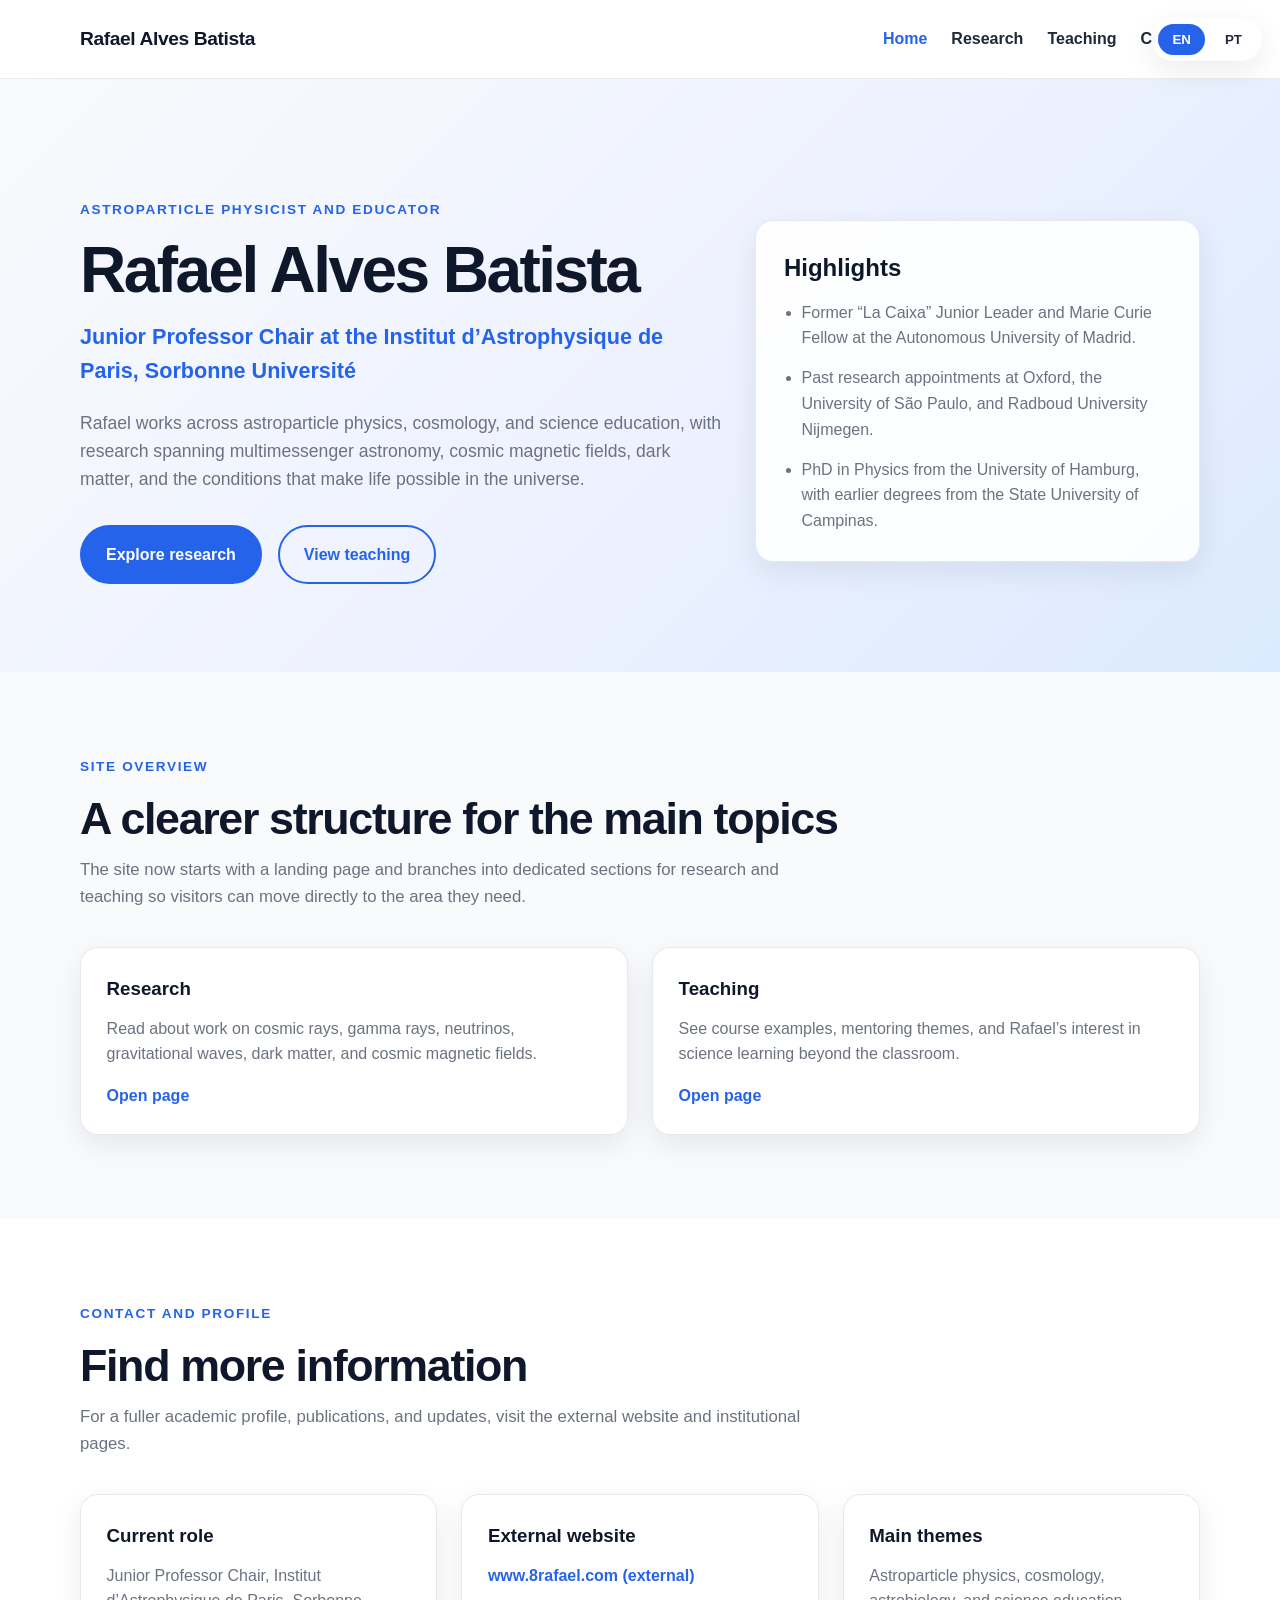
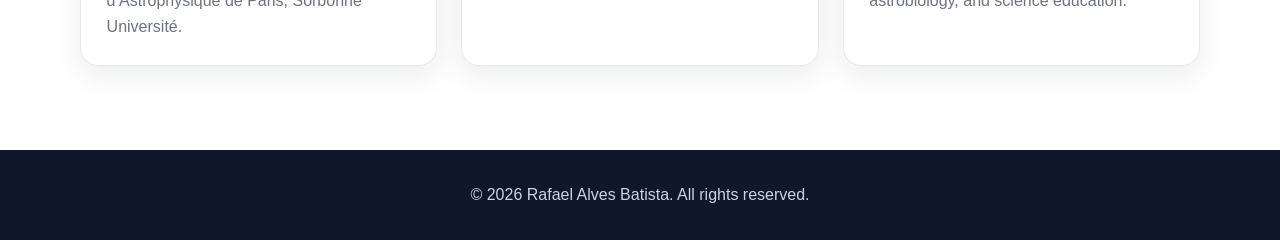
==== commit af605b2f: "Label outbound academic links" ====
--- a/index.html
+++ b/index.html
@@ -92,7 +92,7 @@
                     </div>
                     <div class="info-card">
                         <h3 data-translate="contact_external_title">External website</h3>
-                        <p><a href="https://www.8rafael.com/" class="inline-link">www.8rafael.com</a></p>
+                        <p><a href="https://www.8rafael.com/" class="inline-link" data-translate="contact_external_link">www.8rafael.com (external)</a></p>
                     </div>
                     <div class="info-card">
                         <h3 data-translate="contact_topics_title">Main themes</h3>
--- a/styles.css
+++ b/styles.css
@@ -7,6 +7,9 @@
     --bg-color: #ffffff;
     --bg-light: #f8fafc;
     --bg-alt: #eef2ff;
+    --hero-gradient-start: #f8fafc;
+    --hero-gradient-mid: #eef2ff;
+    --hero-gradient-end: #dbeafe;
     --border-color: #e5e7eb;
     --shadow: 0 10px 30px rgba(15, 23, 42, 0.08);
     --shadow-lg: 0 16px 40px rgba(15, 23, 42, 0.12);
@@ -135,7 +138,7 @@
 
 .hero {
     padding: 120px 0 88px;
-    background: linear-gradient(135deg, #f8fafc 0%, #eef2ff 52%, #dbeafe 100%);
+    background: linear-gradient(135deg, var(--hero-gradient-start) 0%, var(--hero-gradient-mid) 52%, var(--hero-gradient-end) 100%);
 }
 
 .hero-inner {
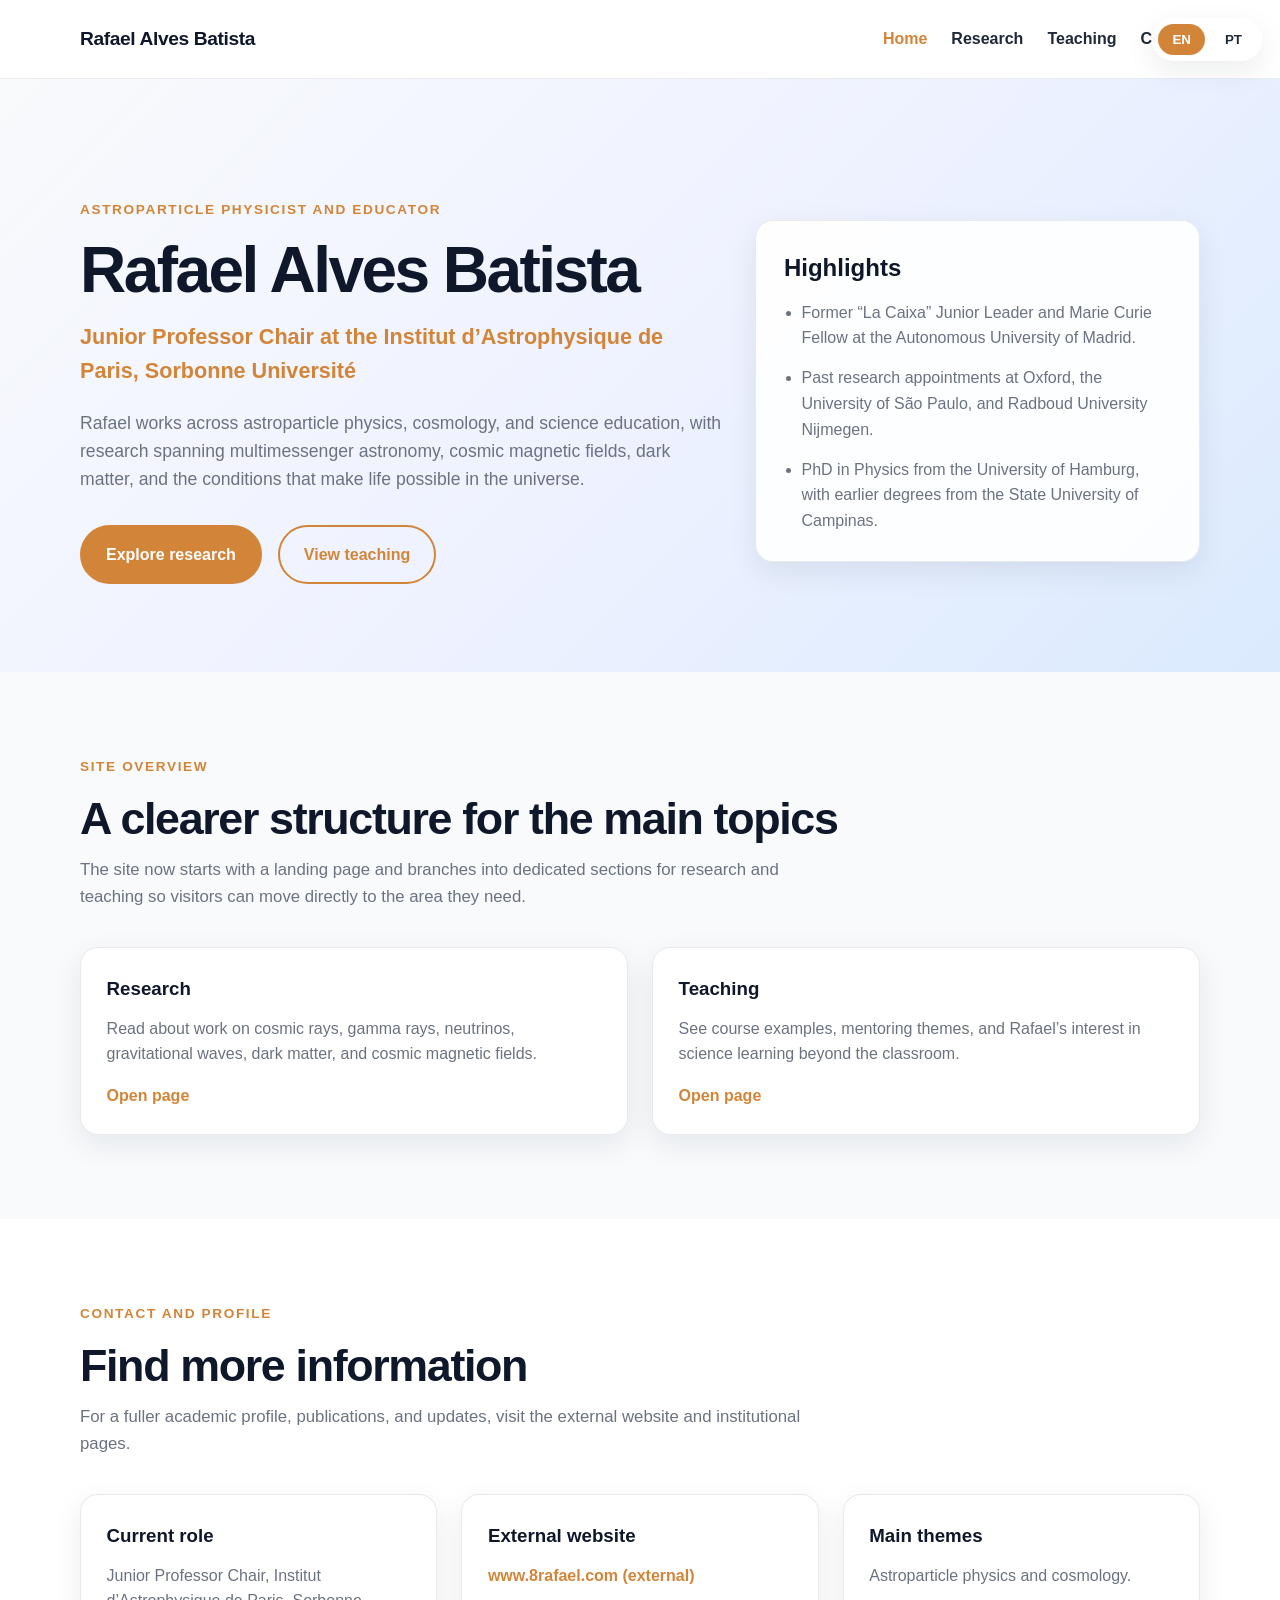
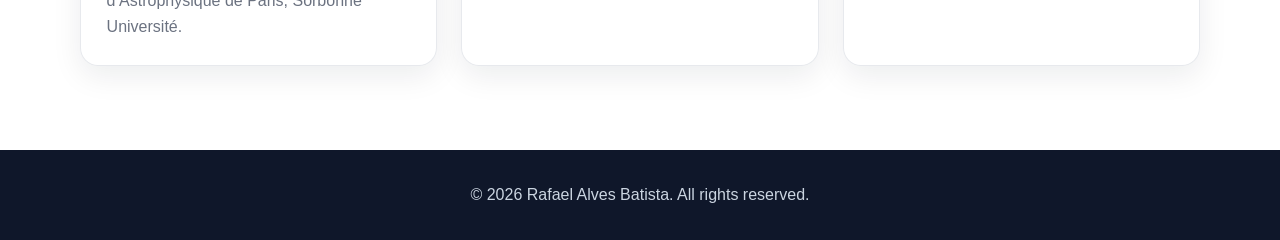
==== commit cd0921bb: "change indentation" ====
--- a/index.html
+++ b/index.html
@@ -1,114 +1,114 @@
 <!DOCTYPE html>
 <html lang="en">
 <head>
-    <meta charset="UTF-8">
-    <meta name="viewport" content="width=device-width, initial-scale=1.0">
-    <meta name="description" content="Personal website of Rafael Alves Batista.">
-    <title>Rafael Alves Batista | Landing Page</title>
-    <link rel="stylesheet" href="styles.css">
+	<meta charset="UTF-8">
+	<meta name="viewport" content="width=device-width, initial-scale=1.0">
+	<meta name="description" content="Personal website of Rafael Alves Batista.">
+	<title>Rafael Alves Batista | Landing Page</title>
+	<link rel="stylesheet" href="styles.css">
 </head>
 <body data-page="home">
-    <div class="language-switcher">
-        <button class="lang-btn active" data-lang="en">EN</button>
-        <button class="lang-btn" data-lang="pt">PT</button>
-    </div>
+	<div class="language-switcher">
+		<button class="lang-btn active" data-lang="en">EN</button>
+		<button class="lang-btn" data-lang="pt">PT</button>
+	</div>
 
-    <nav class="navbar">
-        <div class="container">
-            <div class="logo">
-                <a href="index.html" class="logo-link">Rafael Alves Batista</a>
-            </div>
-            <ul class="nav-menu">
-                <li><a href="index.html" class="nav-link" data-nav="home" data-translate="nav_home">Home</a></li>
-                <li><a href="research.html" class="nav-link" data-nav="research" data-translate="nav_research">Research</a></li>
-                <li><a href="teaching.html" class="nav-link" data-nav="teaching" data-translate="nav_teaching">Teaching</a></li>
-                <li><a href="#contact" class="nav-link" data-translate="nav_contact">Contact</a></li>
-            </ul>
-            <div class="hamburger" aria-label="Toggle navigation" aria-expanded="false">
-                <span></span>
-                <span></span>
-                <span></span>
-            </div>
-        </div>
-    </nav>
+	<nav class="navbar">
+		<div class="container">
+			<div class="logo">
+				<a href="index.html" class="logo-link">Rafael Alves Batista</a>
+			</div>
+			<ul class="nav-menu">
+				<li><a href="index.html" class="nav-link" data-nav="home" data-translate="nav_home">Home</a></li>
+				<li><a href="research.html" class="nav-link" data-nav="research" data-translate="nav_research">Research</a></li>
+				<li><a href="teaching.html" class="nav-link" data-nav="teaching" data-translate="nav_teaching">Teaching</a></li>
+				<li><a href="#contact" class="nav-link" data-translate="nav_contact">Contact</a></li>
+			</ul>
+			<div class="hamburger" aria-label="Toggle navigation" aria-expanded="false">
+				<span></span>
+				<span></span>
+				<span></span>
+			</div>
+		</div>
+	</nav>
 
-    <main>
-        <section class="hero hero-home">
-            <div class="container hero-layout">
-                <div class="hero-copy">
-                    <p class="eyebrow" data-translate="home_eyebrow">Astroparticle physicist and educator</p>
-                    <h1 class="main-title" data-translate="home_title">Rafael Alves Batista</h1>
-                    <p class="subtitle" data-translate="home_subtitle">Junior Professor Chair at the Institut d’Astrophysique de Paris, Sorbonne Université</p>
-                    <p class="description" data-translate="home_description">Rafael works across astroparticle physics, cosmology, and science education, with research spanning multimessenger astronomy, cosmic magnetic fields, dark matter, and the conditions that make life possible in the universe.</p>
-                    <div class="cta-buttons">
-                        <a href="research.html" class="btn btn-primary" data-translate="home_cta_research">Explore research</a>
-                        <a href="teaching.html" class="btn btn-secondary" data-translate="home_cta_teaching">View teaching</a>
-                    </div>
-                </div>
-                <aside class="highlight-panel">
-                    <h2 data-translate="highlights_title">Highlights</h2>
-                    <ul class="highlight-list">
-                        <li data-translate="highlight_1">Former “La Caixa” Junior Leader and Marie Curie Fellow at the Autonomous University of Madrid.</li>
-                        <li data-translate="highlight_2">Past research appointments at Oxford, the University of São Paulo, and Radboud University Nijmegen.</li>
-                        <li data-translate="highlight_3">PhD in Physics from the University of Hamburg, with earlier degrees from the State University of Campinas.</li>
-                    </ul>
-                </aside>
-            </div>
-        </section>
+	<main>
+		<section class="hero hero-home">
+			<div class="container hero-layout">
+				<div class="hero-copy">
+					<p class="eyebrow" data-translate="home_eyebrow">Astroparticle physicist and educator</p>
+					<h1 class="main-title" data-translate="home_title">Rafael Alves Batista</h1>
+					<p class="subtitle" data-translate="home_subtitle">Junior Professor Chair at the Institut d’Astrophysique de Paris, Sorbonne Université</p>
+					<p class="description" data-translate="home_description">Rafael works across astroparticle physics, cosmology, and science education, with research spanning multimessenger astronomy, cosmic magnetic fields, dark matter, and the conditions that make life possible in the universe.</p>
+					<div class="cta-buttons">
+						<a href="research.html" class="btn btn-primary" data-translate="home_cta_research">Explore research</a>
+						<a href="teaching.html" class="btn btn-secondary" data-translate="home_cta_teaching">View teaching</a>
+					</div>
+				</div>
+				<aside class="highlight-panel">
+					<h2 data-translate="highlights_title">Highlights</h2>
+					<ul class="highlight-list">
+						<li data-translate="highlight_1">Former “La Caixa” Junior Leader and Marie Curie Fellow at the Autonomous University of Madrid.</li>
+						<li data-translate="highlight_2">Past research appointments at Oxford, the University of São Paulo, and Radboud University Nijmegen.</li>
+						<li data-translate="highlight_3">PhD in Physics from the University of Hamburg, with earlier degrees from the State University of Campinas.</li>
+					</ul>
+				</aside>
+			</div>
+		</section>
 
-        <section class="section section-alt">
-            <div class="container">
-                <div class="section-header">
-                    <p class="eyebrow" data-translate="overview_eyebrow">Site overview</p>
-                    <h2 class="section-title" data-translate="overview_title">A clearer structure for the main topics</h2>
-                    <p class="section-description" data-translate="overview_description">The site now starts with a landing page and branches into dedicated sections for research and teaching so visitors can move directly to the area they need.</p>
-                </div>
-                <div class="link-card-grid">
-                    <a class="link-card" href="research.html">
-                        <h3 data-translate="overview_card_research_title">Research</h3>
-                        <p data-translate="overview_card_research_desc">Read about work on cosmic rays, gamma rays, neutrinos, gravitational waves, dark matter, and cosmic magnetic fields.</p>
-                        <span class="link-card-action" data-translate="overview_card_action">Open page</span>
-                    </a>
-                    <a class="link-card" href="teaching.html">
-                        <h3 data-translate="overview_card_teaching_title">Teaching</h3>
-                        <p data-translate="overview_card_teaching_desc">See course examples, mentoring themes, and Rafael’s interest in science learning beyond the classroom.</p>
-                        <span class="link-card-action" data-translate="overview_card_action">Open page</span>
-                    </a>
-                </div>
-            </div>
-        </section>
+		<section class="section section-alt">
+			<div class="container">
+				<div class="section-header">
+					<p class="eyebrow" data-translate="overview_eyebrow">Site overview</p>
+					<h2 class="section-title" data-translate="overview_title">A clearer structure for the main topics</h2>
+					<p class="section-description" data-translate="overview_description">The site now starts with a landing page and branches into dedicated sections for research and teaching so visitors can move directly to the area they need.</p>
+				</div>
+				<div class="link-card-grid">
+					<a class="link-card" href="research.html">
+						<h3 data-translate="overview_card_research_title">Research</h3>
+						<p data-translate="overview_card_research_desc">Read about work on cosmic rays, gamma rays, neutrinos, gravitational waves, dark matter, and cosmic magnetic fields.</p>
+						<span class="link-card-action" data-translate="overview_card_action">Open page</span>
+					</a>
+					<a class="link-card" href="teaching.html">
+						<h3 data-translate="overview_card_teaching_title">Teaching</h3>
+						<p data-translate="overview_card_teaching_desc">See course examples, mentoring themes, and Rafael’s interest in science learning beyond the classroom.</p>
+						<span class="link-card-action" data-translate="overview_card_action">Open page</span>
+					</a>
+				</div>
+			</div>
+		</section>
 
-        <section id="contact" class="section">
-            <div class="container">
-                <div class="section-header">
-                    <p class="eyebrow" data-translate="contact_eyebrow">Contact and profile</p>
-                    <h2 class="section-title" data-translate="contact_title">Find more information</h2>
-                    <p class="section-description" data-translate="contact_description">For a fuller academic profile, publications, and updates, visit the external website and institutional pages.</p>
-                </div>
-                <div class="contact-grid">
-                    <div class="info-card">
-                        <h3 data-translate="contact_current_role_title">Current role</h3>
-                        <p data-translate="contact_current_role_desc">Junior Professor Chair, Institut d’Astrophysique de Paris, Sorbonne Université.</p>
-                    </div>
-                    <div class="info-card">
-                        <h3 data-translate="contact_external_title">External website</h3>
-                        <p><a href="https://www.8rafael.com/" class="inline-link" data-translate="contact_external_link">www.8rafael.com (external)</a></p>
-                    </div>
-                    <div class="info-card">
-                        <h3 data-translate="contact_topics_title">Main themes</h3>
-                        <p data-translate="contact_topics_desc">Astroparticle physics, cosmology, astrobiology, and science education.</p>
-                    </div>
-                </div>
-            </div>
-        </section>
-    </main>
+		<section id="contact" class="section">
+			<div class="container">
+				<div class="section-header">
+					<p class="eyebrow" data-translate="contact_eyebrow">Contact and profile</p>
+					<h2 class="section-title" data-translate="contact_title">Find more information</h2>
+					<p class="section-description" data-translate="contact_description">For a fuller academic profile, publications, and updates, visit the external website and institutional pages.</p>
+				</div>
+				<div class="contact-grid">
+					<div class="info-card">
+						<h3 data-translate="contact_current_role_title">Current role</h3>
+						<p data-translate="contact_current_role_desc">Junior Professor Chair, Institut d’Astrophysique de Paris, Sorbonne Université.</p>
+					</div>
+					<div class="info-card">
+						<h3 data-translate="contact_external_title">External website</h3>
+						<p><a href="https://www.8rafael.com/" class="inline-link" data-translate="contact_external_link">www.8rafael.com (external)</a></p>
+					</div>
+					<div class="info-card">
+						<h3 data-translate="contact_topics_title">Main themes</h3>
+						<p data-translate="contact_topics_desc">Astroparticle physics and cosmology.</p>
+					</div>
+				</div>
+			</div>
+		</section>
+	</main>
 
-    <footer class="footer">
-        <div class="container">
-            <p>&copy; <span id="year"></span> Rafael Alves Batista. <span data-translate="footer_rights">All rights reserved.</span></p>
-        </div>
-    </footer>
+	<footer class="footer">
+		<div class="container">
+			<p>&copy; <span id="year"></span> Rafael Alves Batista. <span data-translate="footer_rights">All rights reserved.</span></p>
+		</div>
+	</footer>
 
-    <script src="script.js"></script>
+	<script src="script.js"></script>
 </body>
 </html>
--- a/styles.css
+++ b/styles.css
@@ -1,187 +1,187 @@
 :root {
-    --primary-color: #2563eb;
-    --secondary-color: #1d4ed8;
-    --accent-color: #0f172a;
-    --text-color: #1f2937;
-    --text-light: #6b7280;
-    --bg-color: #ffffff;
-    --bg-light: #f8fafc;
-    --bg-alt: #eef2ff;
-    --hero-gradient-start: #f8fafc;
-    --hero-gradient-mid: #eef2ff;
-    --hero-gradient-end: #dbeafe;
-    --border-color: #e5e7eb;
-    --shadow: 0 10px 30px rgba(15, 23, 42, 0.08);
-    --shadow-lg: 0 16px 40px rgba(15, 23, 42, 0.12);
-    --radius: 18px;
+	--primary-color: #D28538;
+	--secondary-color: #D28538;
+	--accent-color: #0f172a;
+	--text-color: #1f2937;
+	--text-light: #6b7280;
+	--bg-color: #ffffff;
+	--bg-light: #f8fafc;
+	--bg-alt: #eef2ff;
+	--hero-gradient-start: #f8fafc;
+	--hero-gradient-mid: #eef2ff;
+	--hero-gradient-end: #dbeafe;
+	--border-color: #e5e7eb;
+	--shadow: 0 10px 30px rgba(15, 23, 42, 0.08);
+	--shadow-lg: 0 16px 40px rgba(15, 23, 42, 0.12);
+	--radius: 18px;
 }
 
 * {
-    margin: 0;
-    padding: 0;
-    box-sizing: border-box;
+	margin: 0;
+	padding: 0;
+	box-sizing: border-box;
 }
 
 html {
-    scroll-behavior: smooth;
+	scroll-behavior: smooth;
 }
 
 body {
-    font-family: -apple-system, BlinkMacSystemFont, 'Segoe UI', 'Roboto', 'Oxygen', 'Ubuntu', 'Cantarell', 'Helvetica Neue', sans-serif;
-    line-height: 1.6;
-    color: var(--text-color);
-    background: var(--bg-color);
+	font-family: -apple-system, BlinkMacSystemFont, 'Segoe UI', 'Roboto', 'Oxygen', 'Ubuntu', 'Cantarell', 'Helvetica Neue', sans-serif;
+	line-height: 1.6;
+	color: var(--text-color);
+	background: var(--bg-color);
 }
 
 main {
-    min-height: calc(100vh - 180px);
+	min-height: calc(100vh - 180px);
 }
 
 .container {
-    width: min(1120px, calc(100% - 40px));
-    margin: 0 auto;
+	width: min(1120px, calc(100% - 40px));
+	margin: 0 auto;
 }
 
 .language-switcher {
-    position: fixed;
-    top: 18px;
-    right: 18px;
-    z-index: 1001;
-    display: flex;
-    gap: 6px;
-    padding: 6px;
-    border-radius: 999px;
-    background: rgba(255, 255, 255, 0.92);
-    backdrop-filter: blur(10px);
-    box-shadow: var(--shadow);
+	position: fixed;
+	top: 18px;
+	right: 18px;
+	z-index: 1001;
+	display: flex;
+	gap: 6px;
+	padding: 6px;
+	border-radius: 999px;
+	background: rgba(255, 255, 255, 0.92);
+	backdrop-filter: blur(10px);
+	box-shadow: var(--shadow);
 }
 
 .lang-btn {
-    border: none;
-    background: transparent;
-    color: var(--text-color);
-    padding: 8px 14px;
-    border-radius: 999px;
-    cursor: pointer;
-    font-weight: 700;
-    transition: background 0.2s ease, color 0.2s ease;
+	border: none;
+	background: transparent;
+	color: var(--text-color);
+	padding: 8px 14px;
+	border-radius: 999px;
+	cursor: pointer;
+	font-weight: 700;
+	transition: background 0.2s ease, color 0.2s ease;
 }
 
 .lang-btn:hover,
 .lang-btn:focus-visible {
-    background: var(--bg-light);
-    outline: none;
+	background: var(--bg-light);
+	outline: none;
 }
 
 .lang-btn.active {
-    background: var(--primary-color);
-    color: #fff;
+	background: var(--primary-color);
+	color: #fff;
 }
 
 .navbar {
-    position: sticky;
-    top: 0;
-    z-index: 999;
-    background: rgba(255, 255, 255, 0.95);
-    backdrop-filter: blur(10px);
-    border-bottom: 1px solid rgba(229, 231, 235, 0.8);
+	position: sticky;
+	top: 0;
+	z-index: 999;
+	background: rgba(255, 255, 255, 0.95);
+	backdrop-filter: blur(10px);
+	border-bottom: 1px solid rgba(229, 231, 235, 0.8);
 }
 
 .navbar .container {
-    display: flex;
-    align-items: center;
-    justify-content: space-between;
-    min-height: 78px;
+	display: flex;
+	align-items: center;
+	justify-content: space-between;
+	min-height: 78px;
 }
 
 .logo-link {
-    color: var(--accent-color);
-    text-decoration: none;
-    font-weight: 800;
-    font-size: 1.2rem;
-    letter-spacing: -0.02em;
+	color: var(--accent-color);
+	text-decoration: none;
+	font-weight: 800;
+	font-size: 1.2rem;
+	letter-spacing: -0.02em;
 }
 
 .nav-menu {
-    list-style: none;
-    display: flex;
-    align-items: center;
-    gap: 1.5rem;
+	list-style: none;
+	display: flex;
+	align-items: center;
+	gap: 1.5rem;
 }
 
 .nav-link {
-    text-decoration: none;
-    color: var(--text-color);
-    font-weight: 600;
-    transition: color 0.2s ease;
+	text-decoration: none;
+	color: var(--text-color);
+	font-weight: 600;
+	transition: color 0.2s ease;
 }
 
 .nav-link:hover,
 .nav-link[aria-current="page"] {
-    color: var(--primary-color);
+	color: var(--primary-color);
 }
 
 .hamburger {
-    display: none;
-    flex-direction: column;
-    gap: 5px;
-    cursor: pointer;
+	display: none;
+	flex-direction: column;
+	gap: 5px;
+	cursor: pointer;
 }
 
 .hamburger span {
-    width: 24px;
-    height: 3px;
-    border-radius: 999px;
-    background: var(--accent-color);
-    transition: transform 0.2s ease, opacity 0.2s ease;
+	width: 24px;
+	height: 3px;
+	border-radius: 999px;
+	background: var(--accent-color);
+	transition: transform 0.2s ease, opacity 0.2s ease;
 }
 
 .hero {
-    padding: 120px 0 88px;
-    background: linear-gradient(135deg, var(--hero-gradient-start) 0%, var(--hero-gradient-mid) 52%, var(--hero-gradient-end) 100%);
+	padding: 120px 0 88px;
+	background: linear-gradient(135deg, var(--hero-gradient-start) 0%, var(--hero-gradient-mid) 52%, var(--hero-gradient-end) 100%);
 }
 
 .hero-inner {
-    padding-bottom: 68px;
+	padding-bottom: 68px;
 }
 
 .hero-layout {
-    display: grid;
-    grid-template-columns: minmax(0, 1.3fr) minmax(280px, 0.9fr);
-    gap: 2rem;
-    align-items: center;
+	display: grid;
+	grid-template-columns: minmax(0, 1.3fr) minmax(280px, 0.9fr);
+	gap: 2rem;
+	align-items: center;
 }
 
 .hero-copy {
-    max-width: 760px;
+	max-width: 760px;
 }
 
 .narrow-copy {
-    max-width: 760px;
+	max-width: 760px;
 }
 
 .eyebrow {
-    font-size: 0.85rem;
-    letter-spacing: 0.12em;
-    text-transform: uppercase;
-    color: var(--primary-color);
-    font-weight: 800;
-    margin-bottom: 1rem;
+	font-size: 0.85rem;
+	letter-spacing: 0.12em;
+	text-transform: uppercase;
+	color: var(--primary-color);
+	font-weight: 800;
+	margin-bottom: 1rem;
 }
 
 .main-title {
-    font-size: clamp(2.6rem, 5vw, 4.4rem);
-    line-height: 1.05;
-    letter-spacing: -0.04em;
-    color: var(--accent-color);
-    margin-bottom: 1rem;
+	font-size: clamp(2.6rem, 5vw, 4.4rem);
+	line-height: 1.05;
+	letter-spacing: -0.04em;
+	color: var(--accent-color);
+	margin-bottom: 1rem;
 }
 
 .subtitle {
-    font-size: clamp(1.1rem, 2vw, 1.35rem);
-    font-weight: 600;
-    color: var(--primary-color);
-    margin-bottom: 1.25rem;
+	font-size: clamp(1.1rem, 2vw, 1.35rem);
+	font-weight: 600;
+	color: var(--primary-color);
+	margin-bottom: 1.25rem;
 }
 
 .description,
@@ -191,58 +191,58 @@
 .info-card p,
 .highlight-list li,
 .link-card p {
-    color: var(--text-light);
+	color: var(--text-light);
 }
 
 .description {
-    font-size: 1.1rem;
-    max-width: 720px;
+	font-size: 1.1rem;
+	max-width: 720px;
 }
 
 .cta-buttons {
-    display: flex;
-    flex-wrap: wrap;
-    gap: 1rem;
-    margin-top: 2rem;
+	display: flex;
+	flex-wrap: wrap;
+	gap: 1rem;
+	margin-top: 2rem;
 }
 
 .btn {
-    display: inline-flex;
-    align-items: center;
-    justify-content: center;
-    text-decoration: none;
-    font-weight: 700;
-    padding: 0.9rem 1.5rem;
-    border-radius: 999px;
-    border: 2px solid transparent;
-    transition: transform 0.2s ease, box-shadow 0.2s ease, background 0.2s ease, color 0.2s ease;
+	display: inline-flex;
+	align-items: center;
+	justify-content: center;
+	text-decoration: none;
+	font-weight: 700;
+	padding: 0.9rem 1.5rem;
+	border-radius: 999px;
+	border: 2px solid transparent;
+	transition: transform 0.2s ease, box-shadow 0.2s ease, background 0.2s ease, color 0.2s ease;
 }
 
 .btn:hover {
-    transform: translateY(-2px);
-    box-shadow: var(--shadow);
+	transform: translateY(-2px);
+	box-shadow: var(--shadow);
 }
 
 .btn-primary {
-    background: var(--primary-color);
-    border-color: var(--primary-color);
-    color: #fff;
+	background: var(--primary-color);
+	border-color: var(--primary-color);
+	color: #fff;
 }
 
 .btn-primary:hover {
-    background: var(--secondary-color);
-    border-color: var(--secondary-color);
+	background: var(--secondary-color);
+	border-color: var(--secondary-color);
 }
 
 .btn-secondary {
-    background: transparent;
-    border-color: var(--primary-color);
-    color: var(--primary-color);
+	background: transparent;
+	border-color: var(--primary-color);
+	color: var(--primary-color);
 }
 
 .btn-secondary:hover {
-    background: var(--primary-color);
-    color: #fff;
+	background: var(--primary-color);
+	color: #fff;
 }
 
 .highlight-panel,
@@ -250,14 +250,14 @@
 .feature-card,
 .timeline-item,
 .link-card {
-    background: rgba(255, 255, 255, 0.9);
-    border: 1px solid rgba(229, 231, 235, 0.9);
-    border-radius: var(--radius);
-    box-shadow: var(--shadow);
+	background: rgba(255, 255, 255, 0.9);
+	border: 1px solid rgba(229, 231, 235, 0.9);
+	border-radius: var(--radius);
+	box-shadow: var(--shadow);
 }
 
 .highlight-panel {
-    padding: 1.75rem;
+	padding: 1.75rem;
 }
 
 .highlight-panel h2,
@@ -265,186 +265,186 @@
 .timeline-item h3,
 .info-card h3,
 .link-card h3 {
-    color: var(--accent-color);
-    margin-bottom: 0.75rem;
+	color: var(--accent-color);
+	margin-bottom: 0.75rem;
 }
 
 .highlight-list {
-    padding-left: 1.1rem;
-    display: grid;
-    gap: 0.9rem;
+	padding-left: 1.1rem;
+	display: grid;
+	gap: 0.9rem;
 }
 
 .section {
-    padding: 84px 0;
+	padding: 84px 0;
 }
 
 .section-alt {
-    background: var(--bg-light);
+	background: var(--bg-light);
 }
 
 .section-header {
-    margin-bottom: 2.25rem;
+	margin-bottom: 2.25rem;
 }
 
 .section-title {
-    font-size: clamp(2rem, 4vw, 2.8rem);
-    line-height: 1.1;
-    letter-spacing: -0.03em;
-    color: var(--accent-color);
-    margin-bottom: 0.9rem;
+	font-size: clamp(2rem, 4vw, 2.8rem);
+	line-height: 1.1;
+	letter-spacing: -0.03em;
+	color: var(--accent-color);
+	margin-bottom: 0.9rem;
 }
 
 .section-description {
-    max-width: 760px;
-    font-size: 1.05rem;
+	max-width: 760px;
+	font-size: 1.05rem;
 }
 
 .section-description.compact {
-    margin-bottom: 0;
+	margin-bottom: 0;
 }
 
 .link-card-grid,
 .feature-grid,
 .contact-grid {
-    display: grid;
-    gap: 1.5rem;
+	display: grid;
+	gap: 1.5rem;
 }
 
 .link-card-grid {
-    grid-template-columns: repeat(auto-fit, minmax(260px, 1fr));
+	grid-template-columns: repeat(auto-fit, minmax(260px, 1fr));
 }
 
 .feature-grid {
-    grid-template-columns: repeat(auto-fit, minmax(240px, 1fr));
+	grid-template-columns: repeat(auto-fit, minmax(240px, 1fr));
 }
 
 .contact-grid {
-    grid-template-columns: repeat(auto-fit, minmax(220px, 1fr));
+	grid-template-columns: repeat(auto-fit, minmax(220px, 1fr));
 }
 
 .link-card,
 .feature-card,
 .info-card,
 .timeline-item {
-    padding: 1.6rem;
+	padding: 1.6rem;
 }
 
 .link-card {
-    text-decoration: none;
-    transition: transform 0.2s ease, box-shadow 0.2s ease;
+	text-decoration: none;
+	transition: transform 0.2s ease, box-shadow 0.2s ease;
 }
 
 .link-card:hover,
 .feature-card:hover,
 .timeline-item:hover,
 .info-card:hover {
-    transform: translateY(-4px);
-    box-shadow: var(--shadow-lg);
+	transform: translateY(-4px);
+	box-shadow: var(--shadow-lg);
 }
 
 .link-card-action {
-    display: inline-block;
-    margin-top: 1rem;
-    color: var(--primary-color);
-    font-weight: 700;
+	display: inline-block;
+	margin-top: 1rem;
+	color: var(--primary-color);
+	font-weight: 700;
 }
 
 .timeline-list {
-    display: grid;
-    gap: 1rem;
+	display: grid;
+	gap: 1rem;
 }
 
 .timeline-meta {
-    font-weight: 700;
-    color: var(--primary-color);
-    margin-bottom: 0.55rem;
+	font-weight: 700;
+	color: var(--primary-color);
+	margin-bottom: 0.55rem;
 }
 
 .two-column-layout {
-    display: grid;
-    gap: 1.5rem;
-    grid-template-columns: minmax(0, 1.3fr) minmax(260px, 0.9fr);
-    align-items: start;
+	display: grid;
+	gap: 1.5rem;
+	grid-template-columns: minmax(0, 1.3fr) minmax(260px, 0.9fr);
+	align-items: start;
 }
 
 .inline-link {
-    color: var(--primary-color);
-    font-weight: 700;
-    text-decoration: none;
+	color: var(--primary-color);
+	font-weight: 700;
+	text-decoration: none;
 }
 
 .inline-link:hover {
-    text-decoration: underline;
+	text-decoration: underline;
 }
 
 .footer {
-    background: var(--accent-color);
-    color: #cbd5e1;
-    padding: 2rem 0;
+	background: var(--accent-color);
+	color: #cbd5e1;
+	padding: 2rem 0;
 }
 
 .footer p {
-    text-align: center;
+	text-align: center;
 }
 
 @media (max-width: 900px) {
-    .hero-layout,
-    .two-column-layout {
-        grid-template-columns: 1fr;
-    }
+	.hero-layout,
+	.two-column-layout {
+		grid-template-columns: 1fr;
+	}
 }
 
 @media (max-width: 768px) {
-    .language-switcher {
-        top: 12px;
-        right: 12px;
-    }
-
-    .hamburger {
-        display: flex;
-    }
-
-    .nav-menu {
-        position: fixed;
-        top: 78px;
-        left: 0;
-        right: 0;
-        padding: 1.2rem 20px 1.6rem;
-        background: rgba(255, 255, 255, 0.98);
-        backdrop-filter: blur(10px);
-        border-bottom: 1px solid var(--border-color);
-        flex-direction: column;
-        align-items: flex-start;
-        gap: 1rem;
-        transform: translateY(-140%);
-        transition: transform 0.2s ease;
-    }
-
-    .nav-menu.active {
-        transform: translateY(0);
-    }
-
-    .hero {
-        padding-top: 108px;
-    }
+	.language-switcher {
+		top: 12px;
+		right: 12px;
+	}
+
+	.hamburger {
+		display: flex;
+	}
+
+	.nav-menu {
+		position: fixed;
+		top: 78px;
+		left: 0;
+		right: 0;
+		padding: 1.2rem 20px 1.6rem;
+		background: rgba(255, 255, 255, 0.98);
+		backdrop-filter: blur(10px);
+		border-bottom: 1px solid var(--border-color);
+		flex-direction: column;
+		align-items: flex-start;
+		gap: 1rem;
+		transform: translateY(-140%);
+		transition: transform 0.2s ease;
+	}
+
+	.nav-menu.active {
+		transform: translateY(0);
+	}
+
+	.hero {
+		padding-top: 108px;
+	}
 }
 
 @media (max-width: 560px) {
-    .container {
-        width: min(100% - 28px, 1120px);
-    }
-
-    .section {
-        padding: 68px 0;
-    }
-
-    .cta-buttons {
-        flex-direction: column;
-        align-items: stretch;
-    }
-
-    .btn {
-        width: 100%;
-    }
-}
+	.container {
+		width: min(100% - 28px, 1120px);
+	}
+
+	.section {
+		padding: 68px 0;
+	}
+
+	.cta-buttons {
+		flex-direction: column;
+		align-items: stretch;
+	}
+
+	.btn {
+		width: 100%;
+	}
+}
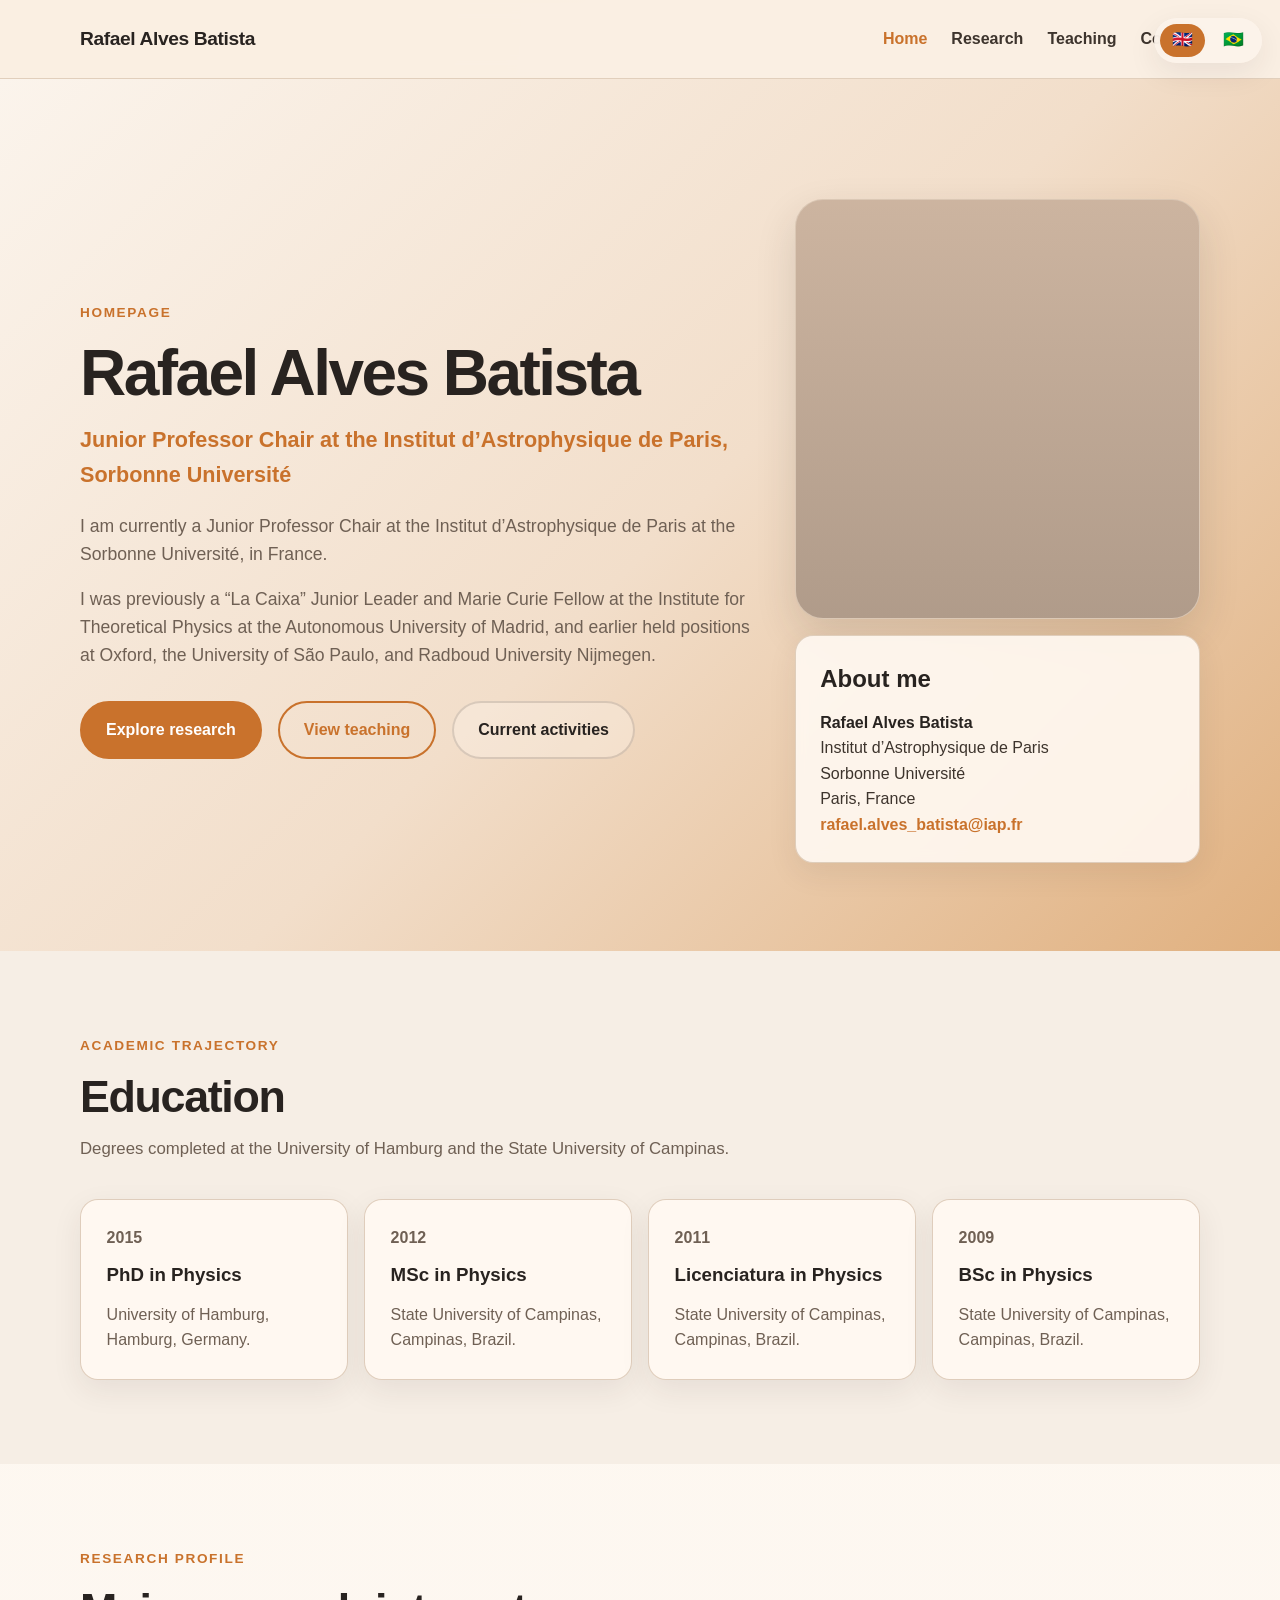
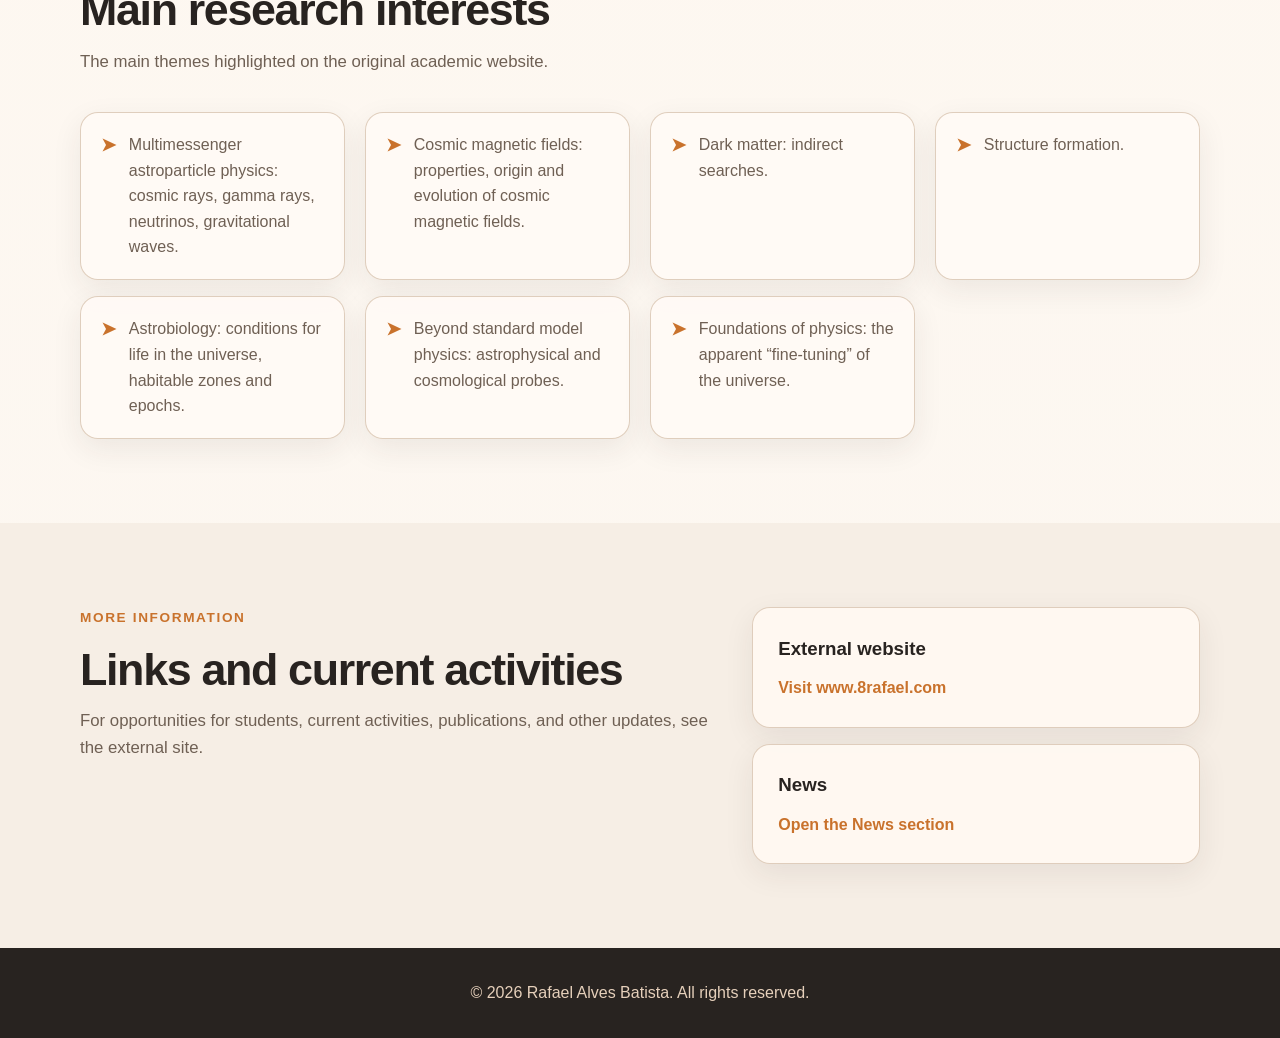
==== commit b7137a57: "import content from 8rafael.com" ====
--- a/index.html
+++ b/index.html
@@ -3,14 +3,14 @@
 <head>
 	<meta charset="UTF-8">
 	<meta name="viewport" content="width=device-width, initial-scale=1.0">
-	<meta name="description" content="Personal website of Rafael Alves Batista.">
-	<title>Rafael Alves Batista | Landing Page</title>
+	<meta name="description" content="Homepage of Rafael Alves Batista, with profile, education, and research interests.">
+	<title>Rafael Alves Batista | Home</title>
 	<link rel="stylesheet" href="styles.css">
 </head>
 <body data-page="home">
 	<div class="language-switcher">
-		<button class="lang-btn active" data-lang="en">EN</button>
-		<button class="lang-btn" data-lang="pt">PT</button>
+		<button class="lang-btn active" data-lang="en" aria-label="English">🇬🇧</button>
+		<button class="lang-btn" data-lang="pt" aria-label="Portuguese">🇧🇷</button>
 	</div>
 
 	<nav class="navbar">
@@ -36,22 +36,27 @@
 		<section class="hero hero-home">
 			<div class="container hero-layout">
 				<div class="hero-copy">
-					<p class="eyebrow" data-translate="home_eyebrow">Astroparticle physicist and educator</p>
+					<p class="eyebrow" data-translate="home_eyebrow">Homepage</p>
 					<h1 class="main-title" data-translate="home_title">Rafael Alves Batista</h1>
 					<p class="subtitle" data-translate="home_subtitle">Junior Professor Chair at the Institut d’Astrophysique de Paris, Sorbonne Université</p>
-					<p class="description" data-translate="home_description">Rafael works across astroparticle physics, cosmology, and science education, with research spanning multimessenger astronomy, cosmic magnetic fields, dark matter, and the conditions that make life possible in the universe.</p>
+					<p class="description" data-translate="home_description">I am currently a Junior Professor Chair at the Institut d’Astrophysique de Paris at the Sorbonne Université, in France.</p>
+					<p class="description description-secondary" data-translate="home_description_secondary">I was previously a “La Caixa” Junior Leader and Marie Curie Fellow at the Institute for Theoretical Physics at the Autonomous University of Madrid, and earlier held positions at Oxford, the University of São Paulo, and Radboud University Nijmegen.</p>
 					<div class="cta-buttons">
 						<a href="research.html" class="btn btn-primary" data-translate="home_cta_research">Explore research</a>
 						<a href="teaching.html" class="btn btn-secondary" data-translate="home_cta_teaching">View teaching</a>
+						<a href="https://www.8rafael.com/en/news/" class="btn btn-ghost" data-translate="home_cta_news">Current activities</a>
 					</div>
 				</div>
-				<aside class="highlight-panel">
-					<h2 data-translate="highlights_title">Highlights</h2>
-					<ul class="highlight-list">
-						<li data-translate="highlight_1">Former “La Caixa” Junior Leader and Marie Curie Fellow at the Autonomous University of Madrid.</li>
-						<li data-translate="highlight_2">Past research appointments at Oxford, the University of São Paulo, and Radboud University Nijmegen.</li>
-						<li data-translate="highlight_3">PhD in Physics from the University of Hamburg, with earlier degrees from the State University of Campinas.</li>
-					</ul>
+				<aside class="profile-sidebar">
+					<div class="profile-photo" role="img" aria-label="Portrait of Rafael Alves Batista"></div>
+					<div class="profile-card">
+						<h2 data-translate="profile_card_title">About me</h2>
+						<p class="profile-card-name">Rafael Alves Batista</p>
+						<p data-translate="profile_card_affiliation_1">Institut d’Astrophysique de Paris</p>
+						<p data-translate="profile_card_affiliation_2">Sorbonne Université</p>
+						<p data-translate="profile_card_location">Paris, France</p>
+						<p><a href="mailto:rafael.alves_batista@iap.fr" class="inline-link">rafael.alves_batista@iap.fr</a></p>
+					</div>
 				</aside>
 			</div>
 		</section>
@@ -59,45 +64,71 @@
 		<section class="section section-alt">
 			<div class="container">
 				<div class="section-header">
-					<p class="eyebrow" data-translate="overview_eyebrow">Site overview</p>
-					<h2 class="section-title" data-translate="overview_title">A clearer structure for the main topics</h2>
-					<p class="section-description" data-translate="overview_description">The site now starts with a landing page and branches into dedicated sections for research and teaching so visitors can move directly to the area they need.</p>
+					<p class="eyebrow" data-translate="education_eyebrow">Academic trajectory</p>
+					<h2 class="section-title" data-translate="education_title">Education</h2>
+					<p class="section-description" data-translate="education_description">Degrees completed at the University of Hamburg and the State University of Campinas.</p>
 				</div>
-				<div class="link-card-grid">
-					<a class="link-card" href="research.html">
-						<h3 data-translate="overview_card_research_title">Research</h3>
-						<p data-translate="overview_card_research_desc">Read about work on cosmic rays, gamma rays, neutrinos, gravitational waves, dark matter, and cosmic magnetic fields.</p>
-						<span class="link-card-action" data-translate="overview_card_action">Open page</span>
-					</a>
-					<a class="link-card" href="teaching.html">
-						<h3 data-translate="overview_card_teaching_title">Teaching</h3>
-						<p data-translate="overview_card_teaching_desc">See course examples, mentoring themes, and Rafael’s interest in science learning beyond the classroom.</p>
-						<span class="link-card-action" data-translate="overview_card_action">Open page</span>
-					</a>
+				<div class="timeline-list education-list">
+					<article class="timeline-item">
+						<p class="timeline-meta">2015</p>
+						<h3 data-translate="education_degree_1_title">PhD in Physics</h3>
+						<p data-translate="education_degree_1_desc">University of Hamburg, Hamburg, Germany.</p>
+					</article>
+					<article class="timeline-item">
+						<p class="timeline-meta">2012</p>
+						<h3 data-translate="education_degree_2_title">MSc in Physics</h3>
+						<p data-translate="education_degree_2_desc">State University of Campinas, Campinas, Brazil.</p>
+					</article>
+					<article class="timeline-item">
+						<p class="timeline-meta">2011</p>
+						<h3 data-translate="education_degree_3_title">Licenciatura in Physics</h3>
+						<p data-translate="education_degree_3_desc">State University of Campinas, Campinas, Brazil.</p>
+					</article>
+					<article class="timeline-item">
+						<p class="timeline-meta">2009</p>
+						<h3 data-translate="education_degree_4_title">BSc in Physics</h3>
+						<p data-translate="education_degree_4_desc">State University of Campinas, Campinas, Brazil.</p>
+					</article>
 				</div>
 			</div>
 		</section>
 
-		<section id="contact" class="section">
+		<section class="section">
 			<div class="container">
 				<div class="section-header">
-					<p class="eyebrow" data-translate="contact_eyebrow">Contact and profile</p>
-					<h2 class="section-title" data-translate="contact_title">Find more information</h2>
-					<p class="section-description" data-translate="contact_description">For a fuller academic profile, publications, and updates, visit the external website and institutional pages.</p>
+					<p class="eyebrow" data-translate="interests_eyebrow">Research profile</p>
+					<h2 class="section-title" data-translate="interests_title">Main research interests</h2>
+					<p class="section-description" data-translate="interests_description">The main themes highlighted on the original academic website.</p>
 				</div>
-				<div class="contact-grid">
+				<div class="interests-grid">
+					<article class="interest-item"><span class="interest-bullet">➤</span><p data-translate="interest_1">Multimessenger astroparticle physics: cosmic rays, gamma rays, neutrinos, gravitational waves.</p></article>
+					<article class="interest-item"><span class="interest-bullet">➤</span><p data-translate="interest_2">Cosmic magnetic fields: properties, origin and evolution of cosmic magnetic fields.</p></article>
+					<article class="interest-item"><span class="interest-bullet">➤</span><p data-translate="interest_3">Dark matter: indirect searches.</p></article>
+					<article class="interest-item"><span class="interest-bullet">➤</span><p data-translate="interest_4">Structure formation.</p></article>
+					<article class="interest-item"><span class="interest-bullet">➤</span><p data-translate="interest_5">Astrobiology: conditions for life in the universe, habitable zones and epochs.</p></article>
+					<article class="interest-item"><span class="interest-bullet">➤</span><p data-translate="interest_6">Beyond standard model physics: astrophysical and cosmological probes.</p></article>
+					<article class="interest-item"><span class="interest-bullet">➤</span><p data-translate="interest_7">Foundations of physics: the apparent “fine-tuning” of the universe.</p></article>
+				</div>
+			</div>
+		</section>
+
+		<section id="contact" class="section section-alt">
+			<div class="container two-column-layout">
+				<div>
+					<p class="eyebrow" data-translate="contact_eyebrow">More information</p>
+					<h2 class="section-title" data-translate="contact_title">Links and current activities</h2>
+					<p class="section-description compact" data-translate="contact_description">For opportunities for students, current activities, publications, and other updates, see the external site.</p>
+				</div>
+				<div class="contact-grid compact-contact-grid">
 					<div class="info-card">
-						<h3 data-translate="contact_current_role_title">Current role</h3>
-						<p data-translate="contact_current_role_desc">Junior Professor Chair, Institut d’Astrophysique de Paris, Sorbonne Université.</p>
+						<h3 data-translate="contact_external_title">External website</h3>
+						<p><a href="https://www.8rafael.com/" class="inline-link" data-translate="contact_external_link">Visit www.8rafael.com</a></p>
 					</div>
 					<div class="info-card">
-						<h3 data-translate="contact_external_title">External website</h3>
-						<p><a href="https://www.8rafael.com/" class="inline-link" data-translate="contact_external_link">www.8rafael.com (external)</a></p>
+						<h3 data-translate="contact_news_title">News</h3>
+						<p><a href="https://www.8rafael.com/en/news/" class="inline-link" data-translate="contact_news_link">Open the News section</a></p>
 					</div>
-					<div class="info-card">
-						<h3 data-translate="contact_topics_title">Main themes</h3>
-						<p data-translate="contact_topics_desc">Astroparticle physics and cosmology.</p>
-					</div>
+				</div>
 				</div>
 			</div>
 		</section>
--- a/styles.css
+++ b/styles.css
@@ -1,18 +1,20 @@
 :root {
-	--primary-color: #D28538;
-	--secondary-color: #D28538;
-	--accent-color: #0f172a;
-	--text-color: #1f2937;
-	--text-light: #6b7280;
-	--bg-color: #ffffff;
-	--bg-light: #f8fafc;
-	--bg-alt: #eef2ff;
-	--hero-gradient-start: #f8fafc;
-	--hero-gradient-mid: #eef2ff;
-	--hero-gradient-end: #dbeafe;
-	--border-color: #e5e7eb;
-	--shadow: 0 10px 30px rgba(15, 23, 42, 0.08);
-	--shadow-lg: 0 16px 40px rgba(15, 23, 42, 0.12);
+	--primary-color: #c9722c;
+	--accent-color: #282320;
+	--text-color: #3d342d;
+	--text-light: #6f6054;
+	--bg-color: #fcf7f1;
+	--bg-light: #f6eee5;
+	--hero-gradient-start: #fbf4ec;
+	--hero-gradient-mid: #f2deca;
+	--hero-gradient-end: #e0b07f;
+	--border-color: #dcc9b6;
+	--surface-soft: rgba(252, 244, 235, 0.92);
+	--surface-strong: rgba(250, 239, 226, 0.96);
+	--surface-card: rgba(255, 249, 242, 0.92);
+	--footer-text: #e6d0bb;
+	--shadow: 0 10px 30px rgba(47, 41, 37, 0.08);
+	--shadow-lg: 0 16px 40px rgba(47, 41, 37, 0.14);
 	--radius: 18px;
 }
 
@@ -31,6 +33,7 @@
 	line-height: 1.6;
 	color: var(--text-color);
 	background: var(--bg-color);
+	background-image: radial-gradient(circle at top left, rgba(255, 238, 219, 0.75), transparent 34%), linear-gradient(180deg, rgba(255, 248, 240, 0.98), rgba(252, 247, 241, 1));
 }
 
 main {
@@ -51,7 +54,7 @@
 	gap: 6px;
 	padding: 6px;
 	border-radius: 999px;
-	background: rgba(255, 255, 255, 0.92);
+	background: var(--surface-soft);
 	backdrop-filter: blur(10px);
 	box-shadow: var(--shadow);
 }
@@ -60,10 +63,12 @@
 	border: none;
 	background: transparent;
 	color: var(--text-color);
-	padding: 8px 14px;
+	padding: 8px 12px;
 	border-radius: 999px;
 	cursor: pointer;
 	font-weight: 700;
+	font-size: 1.05rem;
+	line-height: 1;
 	transition: background 0.2s ease, color 0.2s ease;
 }
 
@@ -82,9 +87,9 @@
 	position: sticky;
 	top: 0;
 	z-index: 999;
-	background: rgba(255, 255, 255, 0.95);
+	background: var(--surface-strong);
 	backdrop-filter: blur(10px);
-	border-bottom: 1px solid rgba(229, 231, 235, 0.8);
+	border-bottom: 1px solid rgba(220, 201, 182, 0.85);
 }
 
 .navbar .container {
@@ -147,7 +152,7 @@
 
 .hero-layout {
 	display: grid;
-	grid-template-columns: minmax(0, 1.3fr) minmax(280px, 0.9fr);
+	grid-template-columns: minmax(0, 1.35fr) minmax(320px, 0.8fr);
 	gap: 2rem;
 	align-items: center;
 }
@@ -197,6 +202,10 @@
 .description {
 	font-size: 1.1rem;
 	max-width: 720px;
+}
+
+.description-secondary {
+	margin-top: 1rem;
 }
 
 .cta-buttons {
@@ -230,8 +239,8 @@
 }
 
 .btn-primary:hover {
-	background: var(--secondary-color);
-	border-color: var(--secondary-color);
+	background: var(--primary-color);
+	border-color: var(--primary-color);
 }
 
 .btn-secondary {
@@ -243,6 +252,17 @@
 .btn-secondary:hover {
 	background: var(--primary-color);
 	color: #fff;
+}
+
+.btn-ghost {
+	background: rgba(255, 249, 242, 0.3);
+	border-color: rgba(61, 52, 45, 0.16);
+	color: var(--accent-color);
+}
+
+.btn-ghost:hover {
+	background: rgba(255, 249, 242, 0.76);
+	color: var(--accent-color);
 }
 
 .highlight-panel,
@@ -250,10 +270,73 @@
 .feature-card,
 .timeline-item,
 .link-card {
-	background: rgba(255, 255, 255, 0.9);
-	border: 1px solid rgba(229, 231, 235, 0.9);
+	background: var(--surface-card);
+	border: 1px solid rgba(220, 201, 182, 0.9);
 	border-radius: var(--radius);
 	box-shadow: var(--shadow);
+}
+
+.profile-sidebar {
+	display: grid;
+	gap: 1rem;
+}
+
+.profile-photo {
+	min-height: 420px;
+	border-radius: calc(var(--radius) + 10px);
+	background-image: linear-gradient(180deg, rgba(20, 18, 17, 0.08), rgba(20, 18, 17, 0.22)), url('profile-photo.jpg');
+	background-position: center top;
+	background-repeat: no-repeat;
+	background-size: cover;
+	border: 1px solid rgba(220, 201, 182, 0.9);
+	box-shadow: var(--shadow-lg);
+	overflow: hidden;
+	position: relative;
+	background-color: #dcc2ac;
+	isolation: isolate;
+}
+
+.profile-photo::after {
+	content: 'Add profile-photo.jpg';
+	position: absolute;
+	left: 1rem;
+	bottom: 1rem;
+	padding: 0.45rem 0.7rem;
+	border-radius: 999px;
+	background: rgba(40, 35, 32, 0.72);
+	color: #fff;
+	font-size: 0.8rem;
+	letter-spacing: 0.04em;
+	text-transform: uppercase;
+	backdrop-filter: blur(6px);
+	z-index: -1;
+	opacity: 0;
+	transition: opacity 0.2s ease;
+}
+
+.profile-photo:hover::after,
+.profile-photo:focus-visible::after {
+	opacity: 1;
+	z-index: 1;
+}
+
+.profile-card {
+	padding: 1.5rem;
+	background: rgba(255, 249, 242, 0.9);
+	border: 1px solid rgba(220, 201, 182, 0.9);
+	border-radius: var(--radius);
+	box-shadow: var(--shadow);
+	backdrop-filter: blur(6px);
+}
+
+.profile-card h2 {
+	color: var(--accent-color);
+	margin-bottom: 0.7rem;
+}
+
+.profile-card-name {
+	font-weight: 800;
+	color: var(--accent-color);
 }
 
 .highlight-panel {
@@ -355,6 +438,10 @@
 	gap: 1rem;
 }
 
+.education-list {
+	grid-template-columns: repeat(auto-fit, minmax(220px, 1fr));
+}
+
 .timeline-meta {
 	font-weight: 700;
 	color: var(--primary-color);
@@ -368,6 +455,41 @@
 	align-items: start;
 }
 
+.interests-grid {
+	display: grid;
+	grid-template-columns: repeat(auto-fit, minmax(260px, 1fr));
+	gap: 1rem 1.25rem;
+}
+
+.interest-item {
+	display: grid;
+	grid-template-columns: auto 1fr;
+	gap: 0.8rem;
+	align-items: start;
+	padding: 1.2rem 1.25rem;
+	border-radius: var(--radius);
+	background: rgba(255, 250, 245, 0.9);
+	border: 1px solid rgba(220, 201, 182, 0.9);
+	box-shadow: var(--shadow);
+}
+
+.interest-bullet {
+	color: var(--primary-color);
+	font-weight: 800;
+	font-size: 1.15rem;
+	line-height: 1.4;
+}
+
+.interest-item p {
+	margin: 0;
+	color: var(--text-light);
+}
+
+.compact-contact-grid {
+	grid-template-columns: 1fr;
+	gap: 1rem;
+}
+
 .inline-link {
 	color: var(--primary-color);
 	font-weight: 700;
@@ -380,7 +502,7 @@
 
 .footer {
 	background: var(--accent-color);
-	color: #cbd5e1;
+	color: var(--footer-text);
 	padding: 2rem 0;
 }
 
@@ -392,6 +514,10 @@
 	.hero-layout,
 	.two-column-layout {
 		grid-template-columns: 1fr;
+	}
+
+	.profile-photo {
+		min-height: 360px;
 	}
 }
 
@@ -411,7 +537,7 @@
 		left: 0;
 		right: 0;
 		padding: 1.2rem 20px 1.6rem;
-		background: rgba(255, 255, 255, 0.98);
+		background: var(--surface-strong);
 		backdrop-filter: blur(10px);
 		border-bottom: 1px solid var(--border-color);
 		flex-direction: column;
@@ -428,6 +554,11 @@
 	.hero {
 		padding-top: 108px;
 	}
+
+	.profile-photo::after {
+		opacity: 1;
+		z-index: 1;
+	}
 }
 
 @media (max-width: 560px) {
